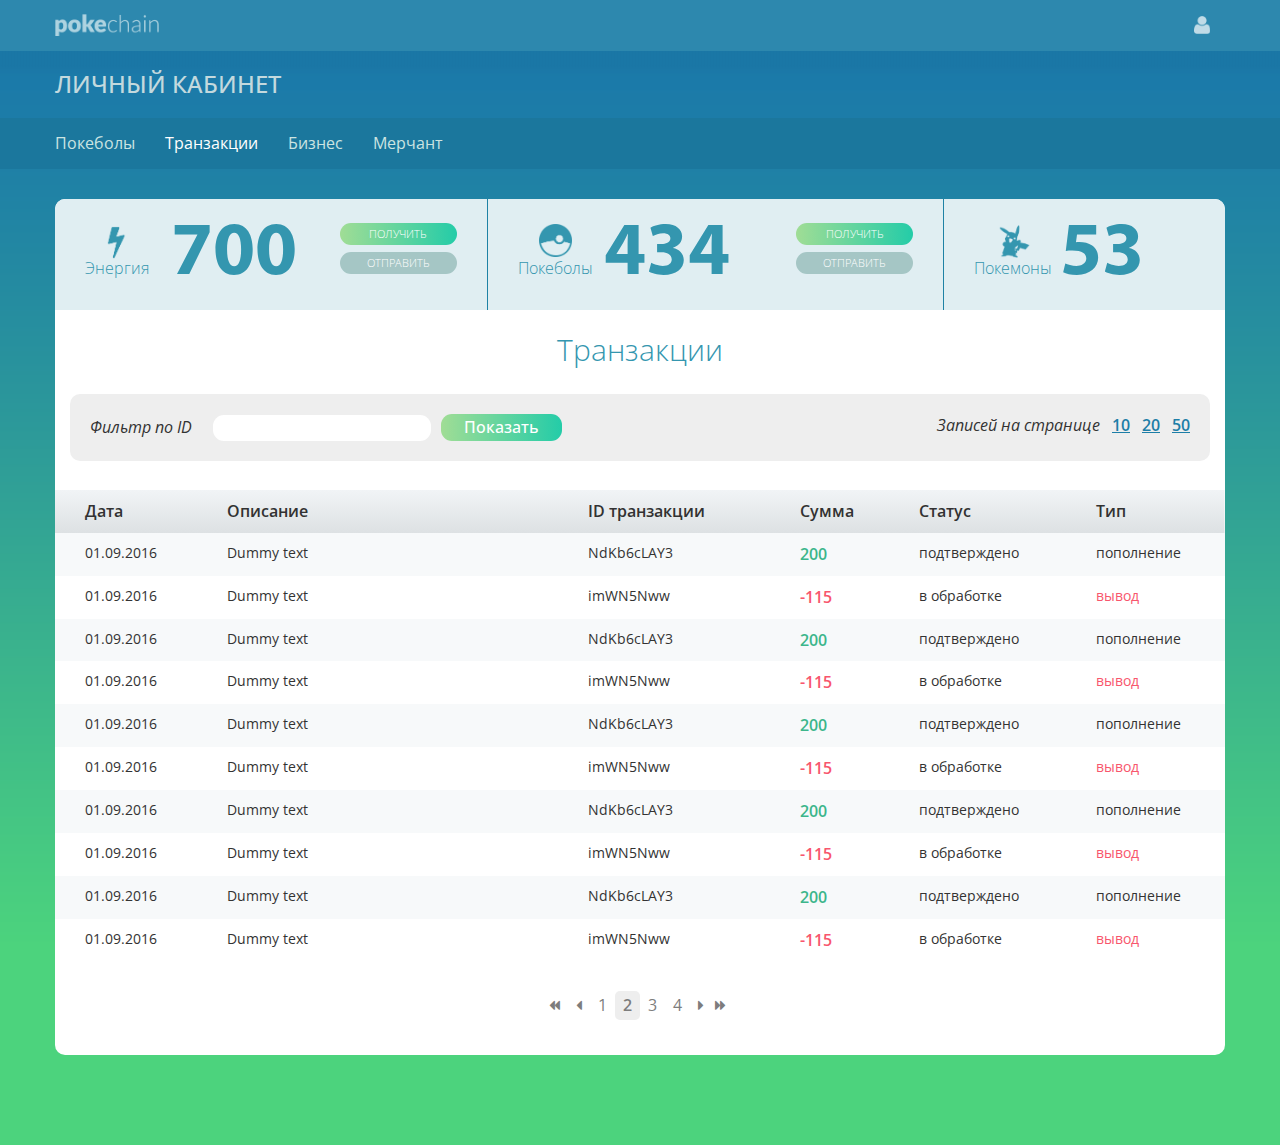
==== index.html @ 420d31dc "add to repo" ====
<!DOCTYPE html>
<html lang="ru">
<head>
  <meta charset="utf-8">
  <meta http-equiv="X-UA-Compatible" content="IE=edge">
  <title>Web-page</title>
  <!-- styles -->
  <link href="https://netdna.bootstrapcdn.com/font-awesome/4.3.0/css/font-awesome.min.css" rel="stylesheet" type="text/css" media="all">
  <link rel="stylesheet" type="text/css" href="plugins/SlickSlider/slick/slick.css"/>
  <link href="plugins/BootstrapSelect/bootstrap-select.css" rel="stylesheet">
  <link href="css/bootstrap.css" rel="stylesheet">
  <link href="css/style.css" rel="stylesheet">
  <link href="css/media.css" rel="stylesheet">
  <link href="css/font-awesome.css" rel="stylesheet">
  <link href='https://fonts.googleapis.com/css?family=Open+Sans:300,300italic,800italic,800,700italic,700,600italic,600,400italic,400|Open+Sans+Condensed:300,300italic,700&subset=latin,cyrillic' rel='stylesheet' type='text/css'>
  <!-- scripts -->
  <script src="https://ajax.googleapis.com/ajax/libs/jquery/1.11.2/jquery.min.js"></script>
  <script src="js/bootstrap.js"></script>
  <script src="plugins/SlickSlider/slick/slick.js"></script>
  <script src="plugins/BootstrapSelect/bootstrap-select.js" type="text/javascript"></script>
</head>
<body>
  <div class="wrapper">
    <div class="content">
      <div class="navbar navbar-inverse navbar-fixed-top">
        <div class="container">
          <div class="navbar-header">
            <a class="navbar-brand" href="index.html"></a>
            <button type="button" class="navbar-toggle" data-toggle="collapse" data-target="#responsive-menu">
              <span class="icon-bar"></span>
              <span class="icon-bar"></span>
              <span class="icon-bar"></span>
            </button>
          </div>
          <div class="user-nt">
            <a href="#" class="user"></a>
          </div>
          <div class="collapse navbar-collapse" id="responsive-menu">
            <ul class="nav navbar-nav">
              <li class="hidden-sm hidden-md hidden-lg">
                <a href="pokeballs.html">Покеболы</a>
              </li>
              <li class="hidden-sm hidden-md hidden-lg">
                <a href="transactions.html">Транзакции</a>
              </li>
              <li class="hidden-sm hidden-md hidden-lg">
                <a href="buisness.html">Бизнес</a>
              </li>
              <li class="hidden-sm hidden-md hidden-lg">
                <a href="merchant.html">Мерчант</a>
              </li>
              <hr class="hidden-sm hidden-md hidden-lg">
              <li>
                <a href="conditions.html">Условия</a>
              </li>
              <li>
                <a href="contacts.html">Контакты</a>
              </li>
            </ul>
          </div>

        </div>
      </div>

      <!-- admin-menu -->
      <div class="admin-menu">
        <div class="title-main">
          <div class="container">
            <div class="row">
              <div class="header-cabinet">
                <h1>Личный кабинет</h1>
              </div>
            </div>
          </div>
        </div>

        <div class="bottom-menu-area hidden-xs">
          <div class="container">
            <div class="row">
              <ul>
                <li>
                  <a href="pokeballs.html">Покеболы</a>
                </li>
                <li>
                  <a class="active" href="transactions.html">Транзакции</a>
                </li>
                <li>
                  <a href="buisness.html">Бизнес</a>
                </li>
                <li>
                  <a href="merchant.html">Мерчант</a>
                </li>

              </ul>
            </div>
          </div>
        </div>
      </div>
      <!-- admin-menu -->

      <div class="container">
        <div class="row content-area">
          <!-- main-panel -->
          <div class="main-panel">
            <!-- mobile-only-panel -->
            <div id="mobile-area" class="mobile-area-css no-active-menu hidden-sm hidden-md hidden-lg">
              <ul  class="nav nav-pills">
                <li class="active rty1">
                  <a  href="#1a" data-toggle="tab">
	                  <p class="en1">700</p>
	                  <span>Энергия</span>
                  </a>
                </li>
                <li  class="rty2">
                  <a href="#2a" data-toggle="tab">
	                   <p class="en2">4</p>
	                  <span>Покеболы</span>
                  </a>
                </li>
                <li class="rty3">
                  <a href="#3a" data-toggle="tab"  class="rty3">
	                   <p class="en3">53</p>
	                  <span>Покемоны</span>
                  </a>
                </li>

              </ul>
            </div>
            

            <!-- mobile-only-panel -->
            <!-- desktop-only-panel -->
            <div class="hidden-xs">
              <div class="main-area-1">
                <div class="number-block">
                  <div class="icon-panel energy">
                    <span>Энергия</span>
                  </div>
                  <div class="number">700</div>
                </div>
                <div class="panel-right-buttons">
                  <a href="#" class="button-g" data-toggle="modal" data-target="#energyModalGetSuccess">Получить</a>
                  <a href="#" class="button-n" data-toggle="modal" data-target="#energyModalSendSuccess">Отправить</a>
                </div>
              </div>
              <div class="main-area-2">
                <div class="number-block">
                  <div class="icon-panel poketball">
                    <span>Покеболы</span>
                  </div>
                  <div class="number">434</div>
                </div>
                <div class="panel-right-buttons">
                  <a href="#" class="button-g" data-toggle="modal" data-target="#energyModalGetSuccessP">Получить</a>
                  <a href="#" class="button-n" data-toggle="modal" data-target="#energyModalSendSuccessP">Отправить</a>
                </div>
              </div>
              <div class="main-area-3">
                <div class="number-block">
                  <div class="icon-panel pokemon">
                    <span>Покемоны</span>
                  </div>
                  <div class="number">53</div>
                </div>
              </div>

            </div>
            <!-- desktop-only-panel --> </div>
          <!-- main-panel -->
          <!-- main-content -->
          <div class="main-content">
            <h2>Транзакции</h2>
            <!-- content-page -->
            <div class="content-page-transactions">
              <div class="container">
                <div class="filtr-area">
                  <div class="filtr-left">
                    <span>Фильтр по ID</span>
                    <input type="text">
                    <button>Показать</button>
                  </div>
                  <div class="filtr-right">
                    Записей на странице
                    <a href="#">10</a>
                    <a href="#">20</a>
                    <a href="#">50</a>
                  </div>
                </div>
              </div>

              <div class="table-scroll-mobile">
                <table class="table sites-tab transaction-tab">
                  <thead>
                    <tr>
                      <th>Дата</th>
                      <th>Описание</th>
                      <th>ID  транзакции</th>
                      <th>Сумма</th>
                      <th>Статус</th>
                      <th>Тип</th>
                    </tr>
                  </thead>
                  <tbody>
                    <tr>
                      <td>01.09.2016</td>
                      <td>Dummy text</td>
                      <td>NdKb6cLAY3</td>
                      <td>
                        <span class="green">200</span>
                      </td>
                      <td>подтверждено</td>
                      <td>пополнение</td>
                    </tr>
                    <tr>
                      <td>01.09.2016</td>
                      <td>Dummy text</td>
                      <td>imWN5Nww</td>
                      <td>
                        <span class="red">-115</span>
                      </td>
                      <td>в обработке</td>
                      <td>
                        <span class="small-red">вывод</span>
                      </td>
                    </tr>
                    <tr>
                      <td>01.09.2016</td>
                      <td>Dummy text</td>
                      <td>NdKb6cLAY3</td>
                      <td>
                        <span class="green">200</span>
                      </td>
                      <td>подтверждено</td>
                      <td>пополнение</td>
                    </tr>
                    <tr>
                      <td>01.09.2016</td>
                      <td>Dummy text</td>
                      <td>imWN5Nww</td>
                      <td>
                        <span class="red">-115</span>
                      </td>
                      <td>в обработке</td>
                      <td>
                        <span class="small-red">вывод</span>
                      </td>
                    </tr>
                    <tr>
                      <td>01.09.2016</td>
                      <td>Dummy text</td>
                      <td>NdKb6cLAY3</td>
                      <td>
                        <span class="green">200</span>
                      </td>
                      <td>подтверждено</td>
                      <td>пополнение</td>
                    </tr>
                    <tr>
                      <td>01.09.2016</td>
                      <td>Dummy text</td>
                      <td>imWN5Nww</td>
                      <td>
                        <span class="red">-115</span>
                      </td>
                      <td>в обработке</td>
                      <td>
                        <span class="small-red">вывод</span>
                      </td>
                    </tr>
                    <tr>
                      <td>01.09.2016</td>
                      <td>Dummy text</td>
                      <td>NdKb6cLAY3</td>
                      <td>
                        <span class="green">200</span>
                      </td>
                      <td>подтверждено</td>
                      <td>пополнение</td>
                    </tr>
                    <tr>
                      <td>01.09.2016</td>
                      <td>Dummy text</td>
                      <td>imWN5Nww</td>
                      <td>
                        <span class="red">-115</span>
                      </td>
                      <td>в обработке</td>
                      <td>
                        <span class="small-red">вывод</span>
                      </td>
                    </tr>
                    <tr>
                      <td>01.09.2016</td>
                      <td>Dummy text</td>
                      <td>NdKb6cLAY3</td>
                      <td>
                        <span class="green">200</span>
                      </td>
                      <td>подтверждено</td>
                      <td>пополнение</td>
                    </tr>
                    <tr>
                      <td>01.09.2016</td>
                      <td>Dummy text</td>
                      <td>imWN5Nww</td>
                      <td>
                        <span class="red">-115</span>
                      </td>
                      <td>в обработке</td>
                      <td>
                        <span class="small-red">вывод</span>
                      </td>
                    </tr>
                  </tbody>
                </table>
              </div>
<!-- pagination -->
              <ul class="pagination-area">
                <li>
                  <a class="all-icons" href="#"> 
                     <i class="fa fa-caret-left" aria-hidden="true"></i> 
                     <i class="fa fa-caret-left" aria-hidden="true"></i>
                  </a>
                </li>
                <li>
                  <a href="#">
                    <i class="fa fa-caret-left" aria-hidden="true"></i>
                  </a>
                </li>
                <li>
                  <a href="#">1</a>
                </li>
                <li class="active">
                  <a href="#">2</a>
                </li>
                <li>
                  <a href="#">3</a>
                </li>
                <li>
                  <a href="#">4</a>
                </li>
                <li>
                  <a href="#">
                    <i class="fa fa-caret-right" aria-hidden="true"></i>
                  </a>
                </li>
                <li>
                  <a class="all-icons" href="#">
                    <i class="fa fa-caret-right" aria-hidden="true"></i>
                    <i class="fa fa-caret-right" aria-hidden="true"></i>
                  </a>
                </li>
              </ul>
<!-- pagination -->
            </div>
            <!-- content-page --> </div>
          <!-- main-content --> </div>
      </div>
    </div>
    <div class="footer"></div>

  </div>

  <!-- инициализация скриптов -->
  <script src="js/scripts.js" type="text/javascript"></script>
  <!-- инициализация скриптов -->


  <!-- modal Pokemons -->
  <div class="modal fade" id="ModalPokemons" tabindex="-1" role="dialog" aria-labelledby="ModalPokemons" aria-hidden="true">
    <div class="modal-dialog big-modal">
      <div class="modal-content">
        <div class="modal-header">
          <button type="button" class="close" data-dismiss="modal" aria-hidden="true">&times;</button>
          <h4 class="modal-title" id="myModalLabel">Ваши покемоны</h4>
        </div>
        <div class="modal-body">
          <div class="pokemon-modal-area">
            <ul>
              <li>
                <img src="img/pokemon.png" alt="">
                <p>Pokemon name</p>
              </li>
              <li>
                <img src="img/pokemon.png" alt="">
                <p>Pokemon name</p>
              </li>
              <li>
                <img src="img/pokemon.png" alt="">
                <p>Pokemon name</p>
              </li>
              <li>
                <img src="img/pokemon.png" alt="">
                <p>Pokemon name</p>
              </li>
              <li>
                <img src="img/pokemon-shadow.png" alt=""></li>
              <li>
                <img src="img/pokemon-shadow.png" alt=""></li>
              <li>
                <img src="img/pokemon-shadow.png" alt=""></li>
              <li>
                <img src="img/pokemon-shadow.png" alt=""></li>
              <li>
                <img src="img/pokemon-shadow.png" alt=""></li>
              <li>
                <img src="img/pokemon-shadow.png" alt=""></li>
              <li>
                <img src="img/pokemon-shadow.png" alt=""></li>
              <li>
                <img src="img/pokemon-shadow.png" alt=""></li>
            </ul>
          </div>
        </div>
      </div>
    </div>
  </div>
  <!-- modal Pokemons -->

  <!-- modal получить энергию успешно отправлено -->
  <div class="modal fade" id="energyModalGetSuccess" tabindex="-1" role="dialog" aria-labelledby="energyModalGet" aria-hidden="true">
    <div class="modal-dialog middle-modal">
      <div class="modal-content">
        <div class="modal-header">
          <button type="button" class="close" data-dismiss="modal" aria-hidden="true">&times;</button>
          <h4 class="modal-title" id="myModalLabel">Получить энергию</h4>
        </div>
        <div class="modal-body">
          <form action="">
            <div class="modal-form">
              <h6>Введите 20-значный код</h6>
              <div class="input-modlal-area">
                <input type="text" class="oval-input w100-input" placeholder="ххххх-ххххх-ххххх-ххххх"></div>

              <div class="enter-modal">
                <button class="btn btn-primary">Отправить</button>
              </div>
              <div class="notification-area notification-success">
                <p>
                  Вы получили
                  <span>500</span>
                  энергии
                </p>
              </div>
            </div>
          </form>
        </div>
      </div>
    </div>
  </div>
  <!-- modal получить энергию успешно отправлено -->

  <!-- modal отправить энергию успешно отправлено -->
  <div class="modal fade" id="energyModalSendSuccess" tabindex="-1" role="dialog" aria-labelledby="energyModalSendSuccess" aria-hidden="true">
    <div class="modal-dialog middle-modal">
      <div class="modal-content">
        <div class="modal-header">
          <button type="button" class="close" data-dismiss="modal" aria-hidden="true">&times;</button>
          <h4 class="modal-title" id="myModalLabel">Отправить энергию</h4>
        </div>
        <div class="modal-body">
          <div class="form-merchant">
            <form action="">
              <input type="text" class="form-control" placeholder="Сумма">
              <button class="btn btn-primary">Сгенерировать</button>
              <div class="clearfix"></div>
              <div class="notification-area notification-success">
                <p>Ваш код</p> <strong>ХХХХХ-ХХХХХ-ХХХХХ-ХХХХХ</strong>
              </div>
            </form>
          </div>
        </div>
      </div>
    </div>
  </div>

  <!-- modal отправить энергию  успешно отправлено -->
  
  
  
  
    <!-- modal получить покеболы успешно отправлено -->
  <div class="modal fade" id="energyModalGetSuccessP" tabindex="-1" role="dialog" aria-labelledby="energyModalGetP" aria-hidden="true">
    <div class="modal-dialog middle-modal">
      <div class="modal-content">
        <div class="modal-header">
          <button type="button" class="close" data-dismiss="modal" aria-hidden="true">&times;</button>
          <h4 class="modal-title" id="myModalLabel">Получить покеболы</h4>
        </div>
        <div class="modal-body">
          <form action="">
            <div class="modal-form">
              <h6>Введите 20-значный код</h6>
              <div class="input-modlal-area">
                <input type="text" class="oval-input w100-input" placeholder="ххххх-ххххх-ххххх-ххххх"></div>

              <div class="enter-modal">
                <button class="btn btn-primary">Отправить</button>
              </div>
              <div class="notification-area notification-success">
                <p>
                  Вы получили
                  <span>500</span>
                  покеболов
                </p>
              </div>
            </div>
          </form>
        </div>
      </div>
    </div>
  </div>
  <!-- modal получить покеболы успешно отправлено -->

  <!-- modal отправить покеболы  успешно отправлено -->
  <div class="modal fade" id="energyModalSendSuccessP" tabindex="-1" role="dialog" aria-labelledby="energyModalSendSuccessP" aria-hidden="true">
    <div class="modal-dialog middle-modal">
      <div class="modal-content">
        <div class="modal-header">
          <button type="button" class="close" data-dismiss="modal" aria-hidden="true">&times;</button>
          <h4 class="modal-title" id="myModalLabel">Отправить покеболы</h4>
        </div>
        <div class="modal-body">
          <div class="form-merchant">
            <form action="">
              <input type="text" class="form-control" placeholder="Сумма">
              <button class="btn btn-primary">Сгенерировать</button>
              <div class="clearfix"></div>
              <div class="notification-area notification-success">
                <p>Ваш код</p> <strong>ХХХХХ-ХХХХХ-ХХХХХ-ХХХХХ</strong>
              </div>
            </form>
          </div>
        </div>
      </div>
    </div>
  </div>

  <!-- modal отправить покеболы  успешно отправлено -->
  

  <!-- modal вход -->
  <div class="modal fade" id="enterModal" tabindex="-1" role="dialog" aria-labelledby="enterModal" aria-hidden="true">
    <div class="modal-dialog">
      <div class="modal-content">
        <div class="modal-header">
          <button type="button" class="close" data-dismiss="modal" aria-hidden="true">&times;</button>
          <h4 class="modal-title" id="myModalLabel">Войти</h4>
        </div>
        <div class="modal-body">
          <div class="modal-form">
            <form action="">
              <div class="input-modlal-area">
                <input type="text" class="oval-input" placeholder="Имя"></div>
              <div class="input-modlal-area">
                <input type="password" class="oval-input" placeholder="Пароль"></div>
              <div class="enter-modal">
                <button class="btn btn-primary">Войти</button>
              </div>
            </form>
          </div>
        </div>
      </div>
    </div>
  </div>
  <!-- modal вход -->
</body>
</html>
---- css/style.css ----
@import 'https://fonts.googleapis.com/css?family=Open+Sans:300,300i,400,400i,600,600i,700,700i&subset=cyrillic';

@font-face {
    font-family: "MyriadProBold";
    src: url("../fonts/MyriadProBold/MyriadProBold.eot");
    src: url("../fonts/MyriadProBold/MyriadProBold.eot?#iefix")format("embedded-opentype"),
    url("../fonts/MyriadProBold/MyriadProBold.woff") format("woff"),
    url("../fonts/MyriadProBold/MyriadProBold.ttf") format("truetype");
    font-style: normal;
    font-weight: normal;
}


/* bootstrap hack:fix content width inside hidden tabs */
.tab-content > .tab-pane:not(.active), 
.pill-content > .pill-pane:not(.active) {
  display: block;
  height: 0;
  overflow-y: hidden;
} /* bootstrap hack end */


::-webkit-input-placeholder {color:#848484 !important;}
::-moz-placeholder          {color:#848484 !important;}/* Firefox 19+ */
:-moz-placeholder           {color:#848484 !important;}/* Firefox 18- */
:-ms-input-placeholder      {color:#848484 !important;}

* {
    position: relative;
    margin: 0;
    padding: 0;
}

a:focus {
    outline: none;
}

textarea{
    max-width: 100%;
}

.text-right{
    text-align: right;
}

table{
    width: 100%;
}

label span{
    color: #f85155;
}

html,
body {
  height: 100%;
}
.wrapper {
  position: relative;
  min-height: 100%;
}
.content {
  padding-bottom: 90px;
}
.footer {
  position: absolute;
  left: 0;
  bottom: 0;
  width: 100%;
  height: 80px;
}


.left-panel {
    background: #f0f0f0;
    width: 247px;
    position: fixed;
    vertical-align: top;
    padding: 0 0 67px;
    z-index: 300;
    top: 0;
    height: 100%;
}


ul.pagination-area  {
    padding: 0;
    margin: 0;
    list-style: none;
    text-align: center;
    display: block;
    font-size: 0; 
    float: none;
}

.pagination-area li {
    padding: 3px 8px;
    margin: 0 0px;
    font-size: 16px;
    display: inline-block;
    vertical-align: middle;
    color: #7d7d7d;
    float: none;
    border-radius: 5px;
}

ul.pagination-area {
    margin-top: 10px;
}


.pagination-area li.active{
    background: #eeeeee;
    font-weight: 600;
}

.all-icons i {
    margin-left: -5px;
}

.pagination-area li a{
     color: #7d7d7d;
}


.navbar-inverse {
    background-color: #2d88ae;
    border-color: #2d88ae;
}

.navbar-brand{
    width: 104px;
    height: 22px;
    background: url(../img/logo.png) 0 0 no-repeat;
    background-size: contain;
}

li{
    list-style: none;

}

body{
background: url(../img/bg.png) 0 0 repeat-x;
}


html, body{
    height: 100%;
    font-family: 'Open Sans', sans-serif !important;

}

a.navbar-brand {
    margin-top: 14px;
}


.header-cabinet h1{
    text-transform: uppercase;
    font-size: 24px;
    color: #c3d9de;
}

.header-cabinet {
    margin-top: 0;
    margin-bottom: 21px;
}

.content {
    padding-top: 51px;
}

.bottom-menu-area li{
    float: left;
    color: #fff;
}

.bottom-menu-area li a{
    color: #cbe4e2;
}

.bottom-menu-area ul {
    padding-left: 0;
}

.bottom-menu-area ul li{
    margin-right: 30px;
}

.navbar-nav {
    float: right;
    margin: 0;
}

.navbar-inverse .navbar-nav > li > a {
    color: #fff;
    text-transform: uppercase;
}

body .navbar-fixed-top .user {
    width: 16px;
    height: 18px;
    background: url(../img/user.png) 0 0 no-repeat;
    margin-top: 16px;
    margin-left: 20px;
    background-size: cover;
    display: block;
    padding: 0;
}

.bottom-menu-area {
    background: #1b779d;
    padding: 14px;
    font-size: 16px;
    margin-bottom: 30px;
}

a{
	text-decoration: none !important;
}

a:hover{
	opacity: 0.7;
}

.content-area {
    background: #fff;
    border-radius: 10px;
    margin-top: 0px;
    padding-bottom: 35px;
}

.bottom-menu-area li a.active{
color: #fff;
}

.main-panel {
    background: #e0eef2;
    border-radius: 10px 10px 0 0;
    overflow: hidden;
}

.icon-panel {
    font-size: 16px;
    font-weight: 300;
    float: left;
    margin-top: 28px;
    color: #3496AF;
}
.icon-panel span{
      width: 79px;
    overflow: hidden;
    text-overflow: ellipsis;
    white-space: nowrap;
    display: block;  
}


.energy:before {
    content: '';
    position: absolute;
    background: url(../img/p1.png) 0 0 no-repeat;
    width: 33px;
    height: 38px;
    background-size: contain;
    margin-top: -31px;
    margin-left: 15px;
}

.poketball:before {
    content: '';
    position: absolute;
    background: url(../img/p2.png) 0 0 no-repeat;
    width: 33px;
    height: 36px;
    background-size: contain;
    margin-top: -33px;
    margin-left: 21px;
}

.pokemon:before {
    content: '';
    position: absolute;
    background: url(../img/p3.png) 0 0 no-repeat;
    width: 33px;
    height: 38px;
    background-size: contain;
    margin-top: -32px;
    margin-left: 24px;
}

.main-area-1, .main-area-2, .main-area-3{
    padding: 30px;
    float: left;
}

.main-area-1 {
    width: 37%;
    border-right: 1px solid #1f82a5;
}

.main-area-2 {
    width: 39%;
    border-right: 1px solid #1f82a5;
}

.number {
    font-size: 76px;
    font-family: "MyriadProBold";
    color: #3496af;
    float: left;
    margin-top: -28px;
    margin-left: 7px;
    height: 77px;
}

.number-block{
    float: left;
}

.panel-right-buttons .button-g {
    width: 117px;
    height: 22px;
    background-color: #3BA18B;
    background-image: -moz-linear-gradient(left, #A0DD95 0%, #24CCA8 100%);
    background-image: -o-linear-gradient(left, #A0DD95 0%, #24CCA8 100%);
    background-image: -webkit-linear-gradient(left, #A0DD95 0%, #24CCA8 100%);
    background-image: linear-gradient(to right, #A0DD95 0%, #24CCA8 100%);
    -moz-border-radius: 11px;
    -webkit-border-radius: 11px;
    border-radius: 11px;
    display: block;
    font-size: 11px;
    color: #fff;
    text-transform: uppercase;
    text-align: center;
    font-weight: 300;
    padding: 0 !important;
    margin: 0 !important;
    line-height: 21px;
}

.panel-right-buttons .button-n {
    width: 117px;
    height: 22px;
    background-color: #a5c6c5;
    -moz-border-radius: 11px;
    -webkit-border-radius: 11px;
    border-radius: 11px;
    display: block;
    font-size: 11px;
    color: #fff;
    text-transform: uppercase;
    text-align: center;
    font-weight: 300;
    padding: 0 !important;
    margin: 0 !important;
    line-height: 21px;
}

.panel-right-buttons{
    float: right;
}

.panel-right-buttons .button-g {
    margin-bottom: 7px !important;
    margin-top: -6px !important;
}

.main-content h2 {
    font-size: 30px;
    color: #3496af;
    text-align: center;
    font-weight: 300;
}



.button-g-big{
  width: 241px;
height: 42px;
background-color: #E2F1F0;
background-image: -moz-linear-gradient(left, #A0DD95 0%, #24CCA8 100%);
background-image: -o-linear-gradient(left, #A0DD95 0%, #24CCA8 100%);
background-image: -webkit-linear-gradient(left, #A0DD95 0%, #24CCA8 100%);
background-image: linear-gradient(to right, #A0DD95 0%, #24CCA8 100%);
-moz-border-radius: 20px;
-webkit-border-radius: 20px;
border-radius: 20px;
    display: block;
    font-size: 16px;
    color: #fff;
    text-transform: uppercase;
    text-align: center;
    font-weight: 300;
    padding: 0 !important;
    margin: 0 auto !important;
    line-height: 38px; 
    cursor: pointer; 
}


.button-g-big:hover, .button-g-big:focus{
    color: #fff;
}


.content-area{
    min-height: 823px;
}

.bottom-menu-area ul li:last-child{
    margin-right: 0;
}

.navbar-inverse .navbar-collapse, .navbar-inverse .navbar-form{
    float: right;
}


.user-nt {
    float: right;
}

.slick-slide{
    outline: none;
}

.main-content h2 {
    margin-top: 23px;
}


.bootstrap-select.btn-group .dropdown-toggle .caret {
    right: -9px;
    margin-top: -2px;
}

.form-control{
    background-color: #E0EFF1;
-moz-border-radius: 5px;
-webkit-border-radius: 5px;
border-radius: 5px;
-moz-box-shadow: inset -0.2px 1px 1px rgba(0, 0, 0, 0.18);
-webkit-box-shadow: inset -0.2px 1px 1px rgba(0, 0, 0, 0.18);
box-shadow: inset -0.2px 1px 1px rgba(0, 0, 0, 0.18);
}


.navbar-inverse .navbar-nav > .active > a, .navbar-inverse .navbar-nav > .active > a:hover, .navbar-inverse .navbar-nav > .active > a:focus {
    background-color: inherit;
}

label {
    color: #898989;
    font-weight: 500;
}

.btn-default {
    color: #333333;
    background-color: #ffffff;
    border-color: #cccccc;
    background-color: #E0EFF1;
    -moz-border-radius: 5px;
    -webkit-border-radius: 5px;
    border-radius: 5px;
    -moz-box-shadow: inset -0.2px 1px 1px rgba(0, 0, 0, 0.18);
    -webkit-box-shadow: inset -0.2px 1px 1px rgba(0, 0, 0, 0.18);
    box-shadow: inset -0.2px 1px 1px rgba(0, 0, 0, 0.18);
}


.btn-primary{
    outline: none !important; 
}


.btn-primary {
    color: #ffffff;
    background-color: #428bca;
    border-color: #357ebd;
    width: 250px;
    height: 38px;
    background-color: #E0EFF1;
    background-image: -moz-linear-gradient(left, #A0DD95 0%, #24CCA8 100%);
    background-image: -o-linear-gradient(left, #A0DD95 0%, #24CCA8 100%);
    background-image: -webkit-linear-gradient(left, #A0DD95 0%, #24CCA8 100%);
    background-image: linear-gradient(to right, #A0DD95 0%, #24CCA8 100%);
    border: 0;
    text-transform: uppercase;
    font-size: 14px;
    border-radius: 20px;
    margin-bottom: 15px;
}

.btn-primary:hover{
    opacity: 0.8;
}


.navbar-inverse .navbar-nav > li > a {
    color: #b1cddc;
    text-transform: uppercase;
}

.bottom-menu-area li a:hover, .navbar-inverse .navbar-nav > li > a:hover{
    opacity: 1;
    color: #fff;
}

/* content-page-success */

.content-page-success h3 {
    font-size: 36px;
    color: #3496af;
    font-weight: 700;
    margin-top: 50px;
    margin-bottom: 15px;
}

.content-page-success {
    text-align: center;
}

.content-page-success .icon-clock {
    width: 53px;
    height: 53px;
    background: url(../img/clock.png) 0 0 no-repeat;
    background-size: contain;
    margin: 0 auto;
    margin-bottom: 44px;
    margin-top: 33px;
}


/* content-page-pokeballs */

.content-page-pokeballs .poke-area ul{
    padding: 0;
    margin: 0;
    list-style: none;
    text-align: center;
    display: block;
    font-size: 0;
}

.content-page-pokeballs .poke-area ul li {
    padding: 0px;
    margin: 0 0px;
    display: inline-block;
    vertical-align: middle;
}

.pokeball-active-area, .pokeball-no-active-area {
    padding: 18px;
    margin: 6px;
    border: 1px solid #fff; 
}

.pokeball-active-area{
    cursor: pointer;
}

.poke-area {
    margin-top: 15px;
}

.pokeball-active-area:hover{
border: 1px solid #36cea5; 
border-radius: 20px;
}


/* content-page-buisness */

.buisness-panel ul.nav.nav-tabs {
    background: #eff7f8;
    border: 0;
     padding: 0;
    margin: 0;
    list-style: none;
    text-align: center;
    display: block;
    font-size: 0;
    float: none;
}

.buisness-panel ul.nav.nav-tabs li {
    padding: 0px;
    margin: 0 10px;
    display: inline-block;
    vertical-align: middle;
    float: none !important;
    font-size: 14px;
    background: none !important;
}

.buisness-panel ul.nav.nav-tabs li a{
    color: #898989;
}


.buisness-panel .nav-tabs > li.active > a, .buisness-panel .nav-tabs > li.active > a:hover, .buisness-panel .nav-tabs > li.active > a:focus {
    color: #555555;
    background: none;
    border: 0;
    border-bottom-color: transparent;
    cursor: default;
    color: #3496af !important;
    font-weight: bold;
}

.buisness-panel .nav-tabs > li > a:hover{
    background: none !important;
    border: 1px solid #eff7f8 !important;
    opacity: 1 !important;
}

.buisness-panel .nav-tabs > li > a:focus{
    background: none !important;
}

.buisness-panel .nav-tabs > li.active > a:hover{
   border: 0 !important;
}

.buisness-panel {
    margin-top: 25px;
}

table.table.sites-tab {
    margin-top: 29px;
}

table.table.sites-tab thead {
    background: #f1f4f6;
    background: -moz-linear-gradient(top, #f1f4f6 0%, #dde1e3 100%);
    background: -webkit-linear-gradient(top, #f1f4f6 0%,#dde1e3 100%);
    background: linear-gradient(to bottom, #f1f4f6 0%,#dde1e3 100%);
    filter: progid:DXImageTransform.Microsoft.gradient( startColorstr='#f1f4f6', endColorstr='#dde1e3',GradientType=0 );
}

.table > thead > tr > th{
    border: 0;
}

table.table.sites-tab th {
    font-size: 16px;
    font-weight: 600;
    color: #323232;
}

table.table.sites-tab i.fa.fa-check {
    font-size: 18px;
    color: #3cb68b;
}

table.table.sites-tab i.fa.fa-times {
    font-size: 18px;
    color: #f85155;
    margin-left: 1px;
}

table.table.sites-tab i.fa.fa-clock-o {
    font-size: 18px;
    color: #f85155;
}

table.table.sites-tab th, table.table.sites-tab td {
    padding-left: 30px;
    border: 0;
    padding-top: 10px;
    padding-bottom: 10px;
}

table.table.sites-tab tbody tr{
    background: #f7f9fa;
}

table.table.sites-tab tbody tr:nth-child(2n) {
    background: #fff;
   } 

a.settings {
    color: #3496af;
    padding-left: 20px;
}

a.settings:before {
    position: absolute;
    font-size: 18px;
    font-family: FontAwesome;
    content: "\f040";
    margin-top: -3px;
    margin-left: -20px;
    color: #3496af;
}

.table-scroll-mobile {
    overflow: auto;
}

.form-tab{
    width: 100%;
    max-width: 540px;
    margin: 0 auto;
    margin-top: 10px;
}

.dropdown-menu > li > a {
    color: #555555;
}

.btn-default {
    color: #898989;
}

.form-area-tag label {
    margin-top: 15px;
}

.form-area-buttons .btn-primary:first-child{
  float: left;
}

.form-area-buttons .btn-primary:last-child{
    background-image: none;
    background-color: #a5c6c5;
    float: right;
}

.form-area-buttons{
    margin-top: 25px;
}

.form-tab h3{
    text-align: left;
    color: #456770;
    font-weight: 700;
    font-size: 16px;
    text-transform: uppercase;
}

body .form-area-buttons.btn-add-shop button{
      background-image: -moz-linear-gradient(left, #A0DD95 0%, #24CCA8 100%) !important;
    background-image: -o-linear-gradient(left, #A0DD95 0%, #24CCA8 100%) !important;
    background-image: -webkit-linear-gradient(left, #A0DD95 0%, #24CCA8 100%) !important;
    background-image: linear-gradient(to right, #A0DD95 0%, #24CCA8 100%) !important;
    float: none !important;
    margin-top: 25px;
}


.xs-br{
	display: none;
}

.form-area-buttons button.btn.btn-primary {
    border-radius: 45px;
}

.form-area-buttons.btn-add-shop {
    width: 275px;
    margin: 0 auto;
}

.form-area-tag.form-area-buttons.btn-add-shop {
    float: left;
}

.br-shop.form-area-tag h3 {
    margin-top: 25px;
    margin-bottom: 0;
}

.form-area-tag h4 {
    font-size: 16px;
    color: #5bd3a0;
    font-weight: 700;
    margin-top: 15px;
}

.form-area-tag p {
    color: #939393;
    font-size: 16px;
    margin-top: 15px;
}

code {
    padding: 2px 4px;
    font-size: 90%;
    color: #fff;
    background-color: #456770;
    border-radius: 4px;
    width: 100%;
    display: block;
    padding: 14px;
}

.filtr-left{
    float: left;
}
.filtr-right{
    float: right;
}

.filtr-area{
      margin-top: 18px;
    overflow: hidden;
    background: #eeeeee;
    border-radius: 10px;
    padding: 20px;
}

.filtr-left input{
    outline: none !important;
}

.filtr-left input {
    border-radius: 11px;
    border: 0;
    padding: 3px;
    width: 218px;
    margin-left: 17px;
    margin-right: 6px;
    padding-left: 15px;
}

.filtr-left span {
    font-size: 16px;
    color: #323232;
}

.filtr-right {
    font-size: 16px;
}

.filtr-right, .filtr-left span{
    font-style: italic;
    color: #323232;
}

.filtr-right a {
    color: #1d7ea7;
    text-decoration: underline !important;
    padding-left: 8px;
    font-weight: 600;
    font-style: normal;
}

.filtr-right a:hover{
  text-decoration: none !important;   
}

.filtr-left button {
    width: 121px;
    height: 27px;
    background-color: #FFF;
    background-image: -moz-linear-gradient(left, #A0DD95 0%, #24CCA8 100%);
    background-image: -o-linear-gradient(left, #A0DD95 0%, #24CCA8 100%);
    background-image: -webkit-linear-gradient(left, #A0DD95 0%, #24CCA8 100%);
    background-image: linear-gradient(to right, #A0DD95 0%, #24CCA8 100%);
    -moz-border-radius: 11px;
    -webkit-border-radius: 11px;
    border-radius: 11px;
    border: 0;
    color: #fff;
    font-size: 16px;
    line-height: 5px;
    font-weight: 500;
     outline: none !important;
}




/* content-page-transactions */

table.table.sites-tab .green{
font-size: 16px;
font-weight: 600;
color: #3cb68b;
}

table.table.sites-tab .red{
font-size: 16px;
font-weight: 600;
color: #f8566d;
}

.small-red{
    color: #f8566d;
}

.transaction-tab th:nth-child(2){
    min-width: 280px;
}

.transaction-tab th:nth-child(3){
    min-width: 165px;
}

.filtr-left button:hover{
    opacity: 0.8;
}


/* merchant-code */

.content-page-code h5 {
    text-align: center;
    font-size: 16px;
    color: #1c789c;
    margin-top: 20px;
    margin-bottom: 20px;
}

.content-page-code ul{
    padding: 0;
    margin: 0;
    list-style: none;
    text-align: center;
    display: block;
    font-size: 0;
}

.content-page-code ul li{
    padding: 0px;
    margin: 0 0px;
    display: inline-block;
    vertical-align: middle;
    font-size: 16px;
    float: none;
}

.content-page-code li:first-child a {
    border-radius: 20px 0 0 20px;
}

.content-page-code li:last-child a{
    border-radius: 0 20px 20px 0;
}

.content-page-code a {
    /* Permalink - use to edit and share this gradient: http://colorzilla.com/gradient-editor/#f1f8fa+0,d3e8ee+100 */
background: #f1f8fa; /* Old browsers */
background: -moz-linear-gradient(top, #f1f8fa 0%, #d3e8ee 100%); /* FF3.6-15 */
background: -webkit-linear-gradient(top, #f1f8fa 0%,#d3e8ee 100%); /* Chrome10-25,Safari5.1-6 */
background: linear-gradient(to bottom, #f1f8fa 0%,#d3e8ee 100%); /* W3C, IE10+, FF16+, Chrome26+, Opera12+, Safari7+ */
filter: progid:DXImageTransform.Microsoft.gradient( startColorstr='#f1f8fa', endColorstr='#d3e8ee',GradientType=0 ); /* IE6-9 */
}

.content-page-code ul li a{
    border: 1px solid #3496af;
}

.nav-pills > li.active > a, .nav-pills > li.active > a:hover, .nav-pills > li.active > a:focus {
    background-image: none !important;
}

.nav-pills > li.active > a, .nav-pills > li.active > a:hover, .nav-pills > li.active > a:focus {
    color: #ffffff;
    background-color: #3496af;
    opacity: 1 !important;
}

.content-page-code ul li a {
    border: 1px solid #3496af;
    color: #1c789c;
}

.content-page-code ul li a span{
font-style: italic;
font-size: 14px;
}

.enter-site{
    font-weight: normal;
    text-decoration: underline;
}

.nav > li > a:hover{
    opacity: 1 !important;
}

.enter-site:hover{
text-decoration: none;
}


div#merchant-tabs p {
    text-align: center;
    color: #5b5b5b;
    margin-top: 50px;
    font-size: 16px;
}

.top-merchant-area .btn {
    font-size: 16px;
    height: 42px;
    margin-top: 15px;
    float: right;
}

.form-merchant input {
    border: 0;
    border-radius: 50px;
    box-shadow: none;
    font-size: 24px;
    height: 40px;
    padding-top: 5px;
    text-align: center;
    padding: 0;
    padding-bottom: 3px;
}

.form-merchant input{
    width: 63%;
    float: left;
}

.form-merchant {
    max-width: 560px;
    margin: 0 auto;
}

.form-merchant button {
    width: 34%;
    float: right;
    font-size: 16px;
    height: 40px;
}

.modal-header .close {
    background: url(../img/close.png) 0 0 no-repeat;
    background-size: contain;
    font-size: 0;
    width: 50px;
    height: 50px;
    opacity: 1;
    outline: none;
    position: absolute;
    z-index: 99;
    right: 18px;
    margin-top: 2px;
}

.modal-header .close:hover{
    opacity: 0.8;
}

.modal-header {
    background: #e2f1f0;
    border: 0;
    border-radius: 20px 20px 0 0;
    padding-top: 25px;
    padding-bottom: 25px;
}

.modal-content{
       border-radius: 20px;
}

.modal-title {
    margin: 0;
    line-height: 1.42857143;
    font-size: 36px;
    text-align: center;
    font-weight: 300;
    color: #3496af;
    padding-left: 0;
    padding-right: 0;
}

.oval-input{
    border: 0;
    border-radius: 50px;
    box-shadow: none;
    font-size: 18px;
    height: 42px;
    padding-top: 0;
    text-align: center;
    width: 285px;
background-color: #E2F1F0;
-moz-border-radius: 20px;
-webkit-border-radius: 20px;
border-radius: 20px;
outline: none;
    margin: 25px auto;
    display: block;
}


.enter-modal button {
    margin: 0 auto;
    display: block;
    width: 160px;
    height: 42px;
    font-size: 16px;
    margin-bottom: 50px;
}



/* merchant-page */

.top-merchant-area{
    background: #f5f5f5;
    padding: 30px;
    border-radius: 10px;
    max-width: 920px;
    margin: 0 auto;
}

.merchant-padding {
    color: #404141;
}

.merchant-padding {
    margin-top: 15px;
}

.top-merchant-area {
    margin-top: 45px;
}

.bottom-merchant-area{
    background: #f5f5f5;
    padding: 0px;
    border-radius: 10px;
    max-width: 920px;
    margin: 0 auto;  
}

.merchant-padding table thead tr th {
    padding: 20px 30px;
    border-bottom: 1px solid #fff;
}

.merchant-padding table tbody tr td{
     padding: 20px 30px;
    border-bottom: 1px solid #fff;
}

.merchant-page + .content-page-code h5{
    font-weight: bold;
    font-size: 18px;
    color: #404141;
    margin-top: 50px;
}

.merchant-padding th:first-child{
    width: 70%;
}

.top-merchant-area strong{
    clear: both;
    display: block;
    color: #404141;
    font-size: 16px;
}

.top-merchant-area p{
    color: #404141;
    margin-bottom: 0;
    margin-top: 3px;
    font-size: 16px;  
}

.top-merchant-area p i{
    font-size: 18px;
}



/* modals */

.modal .form-merchant {
    margin-top: 30px;
}

.modal .form-merchant input{
font-size: 18px;
text-align: left;
padding-left: 20px;
}


.modal-body {
    overflow: hidden;
}



.notification-success{
color: #82ea7e;
border: 1px solid #82ea7e;
border-radius: 15px;
padding: 15px 20px;
}

.notification-area{
    margin-top: 30px;
}

.notification-success p {
    text-align: center;
    color: #45af80;
    font-size: 18px;
    margin-top: 5px;
    margin-bottom: 5px;
}

.notification-success strong {
    padding-bottom: 5px;
}

.notification-success strong{
    display: block;
    text-align: center;
    font-weight: 900;
    color: #45af80;
    font-size: 24px;
}

.modal .form-merchant {
    padding-bottom: 40px;
}

.notification-error{
  color: #f8303a;
border: 1px solid #f8303a;
border-radius: 15px;
padding: 15px 50px;  
}

.notification-error:before {
    position: absolute;
    content: '';
    background: url(../img/error.png) 0 0 no-repeat;
    width: 35px;
    height: 35px;
    background-size: contain;
    left: 12px;
    margin-top: -5px;
}

.notification-error p{
        font-size: 16px;
        text-align: center;
}

.notification-error strong{
    text-align: center;
    color: #f8303a;
    font-size: 16px;
    display: block;
    font-weight: normal;
}




.pokemon-modal-area ul{
    padding: 0;
    margin: 0;
    list-style: none;
    text-align: center;
    display: block;
    font-size: 0;
}

.pokemon-modal-area ul li {
    padding: 0px;
    margin: 0 0px;
    display: inline-block;
    vertical-align: top;
    font-size: 16px;
    float: none;
    width: 162px;
    margin-bottom: 30px;
}

.big-modal .modal-body {
    padding-top: 47px;
    padding-bottom: 25px;
}

.pokemon-modal-area ul li img{
    display: block;
    margin: 0 auto;
}

.pokemon-modal-area ul li p{
    text-align: center;
}

.modal-form h6{
    text-align: center;
    font-size: #5b5b5b;
    font-size: 18px;
}

.modal-form .w100-input{
    width: 100%;
}

.modal-dialog.middle-modal .modal-form {
    max-width: 560px;
    margin: 0 auto;
}

.modal-dialog.middle-modal .modal-form {
    padding-bottom: 40px;
}

.notification-success span{
    font-weight: bold;
}

.modal-dialog.middle-modal button.btn.btn-primary {
    margin-bottom: 0;
}

ul.nav.navbar-nav li {
    opacity: 0;
}
---- css/media.css ----
@media screen and (min-width: 1200px) { 
.top-merchant-area strong, .top-merchant-area p {
    max-width: 368px;
    overflow: hidden;
    text-overflow: ellipsis;
    white-space: nowrap;
}

.merchant-page .content-page-success {
    position: absolute;
    left: 0;
    right: 0;
    margin-top: 20%;
}
}


@media screen and (min-width: 768px) and (max-width: 1199px) { 
.number {
    font-size: 42px;
    font-family: "MyriadProBold";
    color: #3496af;
    float: left;
    margin-top: -10px;
    margin-left: 1px;
    height: 55px;
}

.top-merchant-area strong, .top-merchant-area p {
    max-width: 268px;
    overflow: hidden;
    text-overflow: ellipsis;
    white-space: nowrap;
}

.buisness-panel ul.nav.nav-tabs li a {
    color: #898989;
    font-size: 13px;
    margin-left: -14px;
    margin-right: -14px;
}

}

@media screen and (min-width: 768px) and (max-width: 991px) { 
.main-area-1, .main-area-2, .main-area-3 {
    padding: 12px;
    float: left;
}

.panel-right-buttons {
    width: 100%;
}

.panel-right-buttons .button-g, .panel-right-buttons .button-n {
    float: left;
    margin: 0 !important;
}

.panel-right-buttons .button-g{
	    margin-right: 10px !important;
}
.panel-right-buttons {
    margin-top: 6px;
}

}


@media screen and (max-width: 767px) { 
.content-area{
	border-radius: 0;
	margin-top: 0;
	min-height: auto !important;
}


.header-cabinet h1 {
    margin-left: 15px;
    margin-right: 15px;
}

a.navbar-brand {
    margin-top: 14px;
    margin-left: 15px;
}

html, body, .wrapper{
	height: auto !important;
}

.footer {
    position: absolute;
    left: 0;
    bottom: 0;
    width: 100%;
    height: 90px;
    background: #fff;
}

html, body{
	background: #fff;
}

.title-main {
    background: none;
}

.bottom-menu-area ul li {
    margin-right: 20px;
}

.navbar-inverse .navbar-toggle {
    border-color: #2d88ae;
}

.navbar-inverse .navbar-toggle:hover, .navbar-inverse .navbar-toggle:focus {
    background-color: inherit;
}

.navbar-inverse .navbar-collapse, .navbar-inverse .navbar-form{
border-color: #AFD3E0;
}


body .navbar-fixed-top .user {
    width: 26px;
    height: 28px;
    background: url(../img/user.png) 0 0 no-repeat;
    margin-top: 16px;
    margin-left: 20px;
    background-size: cover;
    display: block;
    padding: 0;
    position: absolute;
    top: -57px;
    right: 0px;
}

.navbar-nav {
    float: left;
    margin: 0;
    width: 100%;
}

:focus{
	outline: none !important;
}

div#responsive-menu {
    width: 110%;
    float: left;
    text-align: left;
    padding: 0;
    padding-right: 0px;
}

ul.slick-dots{
	display: none !important;
}

.navbar hr {
    margin-top: 1px;
    margin-bottom: 2px;
    border: 0;
    border-top: 1px solid #AFD3E0;
}

.number-block{
	padding: 0;
	margin: 0;
	list-style: none;
	float: none;
	text-align: center;
	display: block; 
	font-size: 0; 
}

button.slick-prev.slick-arrow {
    position: absolute;
    left: -1px;
    top: 50%;
    font-size: 0;
    width: 40px;
    height: 40px;
    background-size: contain;
    border: 0;
    margin-top: -10px;
    border-radius: 50px;
    z-index: 9;
    background: none;
    border: 0;
}

button.slick-prev.slick-arrow:before {
    position: absolute;
    font-size: 33px;
    font-family: FontAwesome;
    content: "\f0d9";
    margin-top: -22px;
    margin-left: -2px;
    color: #2ACDA7;
}

button.slick-next.slick-arrow:before {
    position: absolute;
    font-size: 33px;
    font-family: FontAwesome;
    content: "\f0da";
    margin-top: -22px;
    margin-left: -8px;
    color: #2ACDA7;
}

button.slick-next.slick-arrow {
    position: absolute;
    right: 2px;
    top: 50%;
    font-size: 0;
    width: 40px;
    height: 40px;
    background-size: contain;
    border: 0;
    margin-top: -10px;
    border-radius: 50px;
    z-index: 9;
    background: none;
    border: 0;
}

.main-panel {
    background: #e0eef2;
    border-radius: 0;
    overflow: hidden;
    padding-bottom: 28px;
}

.mobile-area-css .nav-pills > li.active > a, .mobile-area-css .nav-pills > li.active > a:hover, .mobile-area-css .nav-pills > li.active > a:focus{
	border-radius: 0;
}

.mobile-area-css .nav-pills > li {
    width: 33.3% !important;
    margin: 0 !important;
}

.main-panel{
	padding-bottom: 0 !important;
}

.main-panel .slider {
    margin-bottom: 25px;
}

.mobile-area-css .tab-content.clearfix{
	background: #fff !important;
}

.poketball:before {
    margin-left: -15px;
}

.energy:before {
    margin-left: -15px;
}

.pokemon:before {
    margin-left: -12px;
}

.number {
    padding: 10px;
    margin: 0 20px;
    display: inline-block;
    vertical-align: middle;
    float: none;
    margin-top: -26px;
}

.icon-panel {
    padding: 10px;
    margin: 0 20px;
    display: inline-block;
    vertical-align: middle;
    float: none;
    margin-top: 50px;
}

.panel-right-buttons {
    float: none;
    width: 300px;
    margin: 0 auto;
}

.panel-right-buttons .button-g {
    float: left;
    margin: 0 !important;
    width: 140px;
    height: 30px;
    border-radius: 20px;
    font-size: 15px;
    line-height: 30px;
    font-weight: normal;
}

.panel-right-buttons .button-n {
    float: right;
        margin: 0 !important;
    width: 140px;
    height: 30px;
    border-radius: 20px;
     font-size: 15px;
    line-height: 30px;
    font-weight: normal;
}

.mobile-energy-script2 h2 {
    margin-bottom: 25px;
}

.mobile-energy-script2 .form-merchant input {
    width: 100%;
    z-index: 99;
    text-align: left;
    padding-left: 20px;
    margin-bottom: 24px;
}

.mobile-energy-script2 button {
    z-index: 99;
    margin: 0 auto;
    float: none;
    display: block;
    margin-top: 24px !important;
    clear: both;
    width: 159px !important;
    font-size: 16px !important;
}


.mobile-energy-script-poket2 h2 {
    margin-bottom: 25px;
}

.mobile-energy-script-poket2 .form-merchant input {
    width: 100%;
    z-index: 99;
    text-align: left;
    padding-left: 20px;
    margin-bottom: 24px;
}

.mobile-energy-script2{
	display: none;
}

.mobile-energy-script-poket2 button {
    z-index: 99;
    margin: 0 auto;
    float: none;
    display: block;
    margin-top: 24px !important;
    clear: both;
    width: 159px !important;
    font-size: 16px !important;
}

.mobile-energy-script h6{
	color: #848484;
}

.mobile-energy-script-poket, .mobile-energy-script-poket2{
	display: none;
}

.form-tab .row {
    margin: 0;
}

.buisness-panel ul.nav.nav-tabs li a {
    color: #898989;
    font-size: 13px;
    margin-left: -14px;
    margin-right: -14px;
    margin-top: -10px;
}

.buisness-panel ul.nav.nav-tabs {
    padding-top: 10px;
}

.form-area-buttons button.btn.btn-primary {
    clear: both;
    float: none !important;
    height: 45px;
    font-size: 16px;
}

.form-area-buttons {
    width: 280px;
    margin: 0 auto;
    margin-top: 0px !important;
}

}




@media screen and  (min-width: 768px) { 
.form-area-tag.form-area-buttons.btn-add-shop {
    clear: both;
    float: left;
    width: 100% !important;
}

.form-area-tag.form-area-buttons.btn-add-shop button{
    width: 100% !important;
}
}



@media screen and  (max-width: 991px) { 
.filtr-right {
    margin-top: 10px;
}

.filtr-right{
    display: none;
}


}



@media screen and  (max-width: 767px) { 
.filtr-left span {
    display: block;
    margin-bottom: 10px;
}

.top-merchant-area .col-md-3.col-sm-3.col-xs-4 img {
    width: 100%;
    margin-bottom: 10px;
}

.top-merchant-area strong, .top-merchant-area p {
    word-wrap: break-word;
}

.top-merchant-area .btn{
    float: left;
}

.form-merchant input {
    font-size: 17px;
    width: 61%;
}

.filtr-left input{
    margin-left: 0;
}

.filtr-left input {
    margin-left: 0;
    width: 178px;
}

.filtr-area{
    padding-bottom: 24px;
}



.form-merchant button {
    width: 38%;
    font-size: 14px;
}

.modal-title {
    font-size: 25px;
}

.modal-body .form-merchant button{
width: 41%;
}

.modal-body .form-merchant input{
    width: 55%;
}

.notification-success strong {
    font-size: 19px;
}

.modal-header .close {
    margin-top: -48px;
    right: -11px;
    opacity: 1 !important;
}

}


@media screen and  (min-width: 768px) { 
.content-page-code li:first-child a {
    border-radius: 20px 0 0 20px;
    padding-left: 40px;
    padding-right: 25px;
}
.content-page-code li:last-child a {
    border-radius: 0 20px 20px 0;
     padding-right: 40px;
    padding-left: 25px;
}
}


@media screen and (min-width: 768px) { 
.middle-modal{
    width: 735px;
}
}


@media screen and (min-width: 1200px) { 
.big-modal{
    width: 1060px;
}
}

@media screen and (max-width: 767px) { 
.modal-dialog {
    margin-top: 23px !important;
}


a.navbar-brand {
    position: absolute;
    left: 50%;
    margin-left: -52px;
}

button.navbar-toggle {
    float: left;
    margin-left: 1px;
}
.title-main h1 {
    text-align: center;
}

.form-merchant-main p {
    margin-bottom: 26px;
}

.status-yes, .status-no, .status-treatment{
	font-size: 0;
}

.status-yes:before {
    content: '';
    position: absolute;
    width: 14px;
    height: 14px;
    background: #99dc96;
    border-radius: 50px;
    margin-top: 4px;
}

.status-no:before {
    content: '';
    position: absolute;
    width: 14px;
    height: 14px;
    background: #f8566d;
    border-radius: 50px;
    margin-top: 4px;
}

.status-treatment:before {
    content: '';
    position: absolute;
    width: 14px;
    height: 14px;
    background: #f6c380;
    border-radius: 50px;
    margin-top: 4px;
}

.transaction-tab th:nth-child(2){
	min-width: 150px;
}

.refill, .conclusion{
	font-size: 0;
}

.refill:before{
	  content: "\f062";
    font-family: FontAwesome;
    position: absolute;
    width: 14px;
    height: 14px;
    background: #F8566D;
    border-radius: 50px;
    margin-top: 4px;
    font-size: 9px;
    color: #FFF;
    text-align: center;
    padding-top: 1px;
}

.conclusion:before {
    content: "\f063";
    font-family: FontAwesome;
    position: absolute;
    width: 14px;
    height: 14px;
    background: #3cb68b;
    border-radius: 50px;
    margin-top: 4px;
    font-size: 9px;
    color: #FFF;
    text-align: center;
    padding-top: 1px;
}

.bottom-menu-area.hidden-xs {
    display: block !important;
    margin-bottom: 0;
    padding-top: 0;
    background: none !important;
}

.bottom-menu-area ul{
	   padding: 0;
    margin: 0;
    list-style: none;
    text-align: center;
    display: block !important;
    font-size: 0;
    float: none !important;
}


.bottom-menu-area ul li {
    padding: 0px;
    margin: 0 0px;
    display: inline-block;
    vertical-align: middle;
    font-size: 16px;
    float: none !important;
    margin-bottom: 5px;
    text-transform: uppercase;
    font-size: 14px;
}
.admin-menu{
	/* Permalink - use to edit and share this gradient: http://colorzilla.com/gradient-editor/#2278a1+0,1b77a3+9,2388a2+100 */
background: #2278a1; /* Old browsers */
background: -moz-linear-gradient(top, #2278a1 0%, #1b77a3 9%, #2388a2 100%); /* FF3.6-15 */
background: -webkit-linear-gradient(top, #2278a1 0%,#1b77a3 9%,#2388a2 100%); /* Chrome10-25,Safari5.1-6 */
background: linear-gradient(to bottom, #2278a1 0%,#1b77a3 9%,#2388a2 100%); /* W3C, IE10+, FF16+, Chrome26+, Opera12+, Safari7+ */
filter: progid:DXImageTransform.Microsoft.gradient( startColorstr='#2278a1', endColorstr='#2388a2',GradientType=0 ); /* IE6-9 */
}

.bottom-menu-area li a{
	padding: 7px 10px;
    border-radius: 20px;
}


.bottom-menu-area li a.active {
    color: #fff;
    background: #1d7b9c;
}


.mobile-area-css .nav-pills > li.active > a, .mobile-area-css .nav-pills > li.active > a:hover, .mobile-area-css .nav-pills > li.active > a:focus {
    color: #3A96AE;
    background-color: #fff;
    opacity: 1 !important;
}

.mobile-area-css .nav > li > a {
    height: 67px;
    border: 1px solid #b4d9e0;
    border-top: 0;
    border-radius: 0;
    margin-left: -1px;
}

.mobile-area-css .nav > li:last-child > a{
	 border-right: 0px solid #b4d9e0;
}


.mobile-area-css .nav > li > a{
	background: #E0EFF2 !important;
}
.mobile-area-css .nav > li.active > a{
	    border-left: 1px solid #b4d9e0 !important;
	    border-right: 1px solid #fff !important;
	    border-bottom: 0 !important;
	    background: #f0f7f9 !important;
}


.single-item-mobile img{
	width: 35px;
	display: block;
	clear: both;
	margin: 0 auto;
}

.single-item-mobile p{
	color: #323634;
	font-size: 12px;
	text-align: center;
	overflow: hidden;
    text-overflow: ellipsis;
    white-space: nowrap;
}

.single-item-mobile button.slick-prev.slick-arrow:before, .single-item-mobile button.slick-next.slick-arrow:before{
	font-size: 28px;
}


.single-item-mobile button.slick-prev.slick-arrow {
    margin-left: -7px;
    margin-top: -29px;
}

.single-item-mobile button.slick-next.slick-arrow {
    margin-right: -10px;
    margin-top: -29px;
}


.main-panel .slider{
	margin-top: 10px;
}

.main-panel .slider {
    margin-bottom: -21px;
}

.single-item-mobile2{
	
}

.poket{
	height: 600px;
	background: #000;
}

.slider .pokemon-modal-area ul li {
    padding: 0px;
    margin: 0 0px;
    display: inline-block;
    vertical-align: top;
    font-size: 16px;
    float: none;
    width: 112px;
    margin-bottom: 30px;
}

.slider .pokemon-modal-area ul li img {
    display: block;
    margin: 0 auto;
    max-width: 82px;
}

.slider .pokemon-modal-area ul li p {
    text-align: center;
    font-size: 13px;
    padding: 0 8px;
}

.slider .pokemon-modal-area ul li{
	margin-bottom: 20px;
}


.tab-content .main-content {
    background: #fff;
}

.tab-content .pokemon-modal-area {
    margin-top: 14px;
}

.tab-content .main-content{
	min-height: 450px !important;
}

.tab-content .pokemon-modal-area ul{
	max-width: 400px;
	margin: 0 auto;
}

.mobile-area-css .en1 {
    font-size: 28px;
    font-family: "MyriadProBold";
    color: #3496af;
    text-align: center;
    margin-top: -3px;
     padding-left: 16px;
}

.mobile-area-css .en1:before {
    content: '';
    position: absolute;
    background: url(../img/p1.png) 0 0 no-repeat;
    width: 33px;
    height: 24px;
    background-size: contain;
    margin-top: 7px;
    margin-left: -24px;
}

.mobile-area-css .en1 + span {
    display: block;
    text-align: center;
    margin-top: -21px;
    font-size: 14px;
    color: #3496AF;
}


.mobile-area-css .en2 {
    font-size: 28px;
    font-family: "MyriadProBold";
    color: #3496af;
    text-align: center;
    margin-top: -3px;
     padding-left: 26px;
}

body .mobile-area-css .nav > li:last-child > a{
	border-right: 0 !important;
}

.single-item-mobile2 button.slick-next.slick-arrow {
    right: -8px;
    }
    
    .single-item-mobile2 button.slick-prev.slick-arrow{
	 left: -10px !important;   
    }
    
    .single-item-mobile2 button.slick-next.slick-arrow:before{
	    font-size: 33px !important;
	    color: #3496af;
    }
    
     .single-item-mobile2 button.slick-prev.slick-arrow:before{
	    font-size: 33px !important;
	    color: #3496af;
    }
    
   
    
.mobile-area-css .en2:before {
    content: '';
    position: absolute;
    background: url(../img/p2.png) 0 0 no-repeat;
    width: 21px;
    height: 24px;
    background-size: contain;
    margin-top: 7px;
    margin-left: -27px;
}

.mobile-area-css .en2 + span {
    display: block;
    text-align: center;
    margin-top: -21px;
    font-size: 14px;
    color: #3496AF;
}


.mobile-area-css .en3 {
    font-size: 28px;
    font-family: "MyriadProBold";
    color: #3496af;
    text-align: center;
    margin-top: -3px;
    padding-left: 16px;
}

.mobile-area-css .en3:before {
    content: '';
    position: absolute;
    background: url(../img/p3.png) 0 0 no-repeat;
    width: 33px;
    height: 21px;
    background-size: contain;
    margin-top: 7px;
    margin-left: -22px;
}

.mobile-area-css .en3 + span {
    display: block;
    text-align: center;
    margin-top: -21px;
    font-size: 14px;
    color: #3496AF;
}

.mobile-area-css.no-active-menu .nav > li > a{
	background: #e0eff1 !important;
}

.mobile-area-css.no-active-menu .nav > li.active > a{
	border-bottom: 1px solid #b4d9e0 !important;
}

.mobile-area-css.no-active-menu .nav > li:last-child > a{
	border-right: 0px solid #b4d9e0 !important;
}


.mobile-buttons-area {
    background: #F0F7F9;
    overflow: hidden;
    padding-top: 14px;
    padding-bottom: 14px;
}

}



@media screen and (max-width: 540px) { 
.merchant-page .container {
    padding: 0;
}

.top-merchant-area {
    padding: 15px;
    padding-top: 24px;
}

.top-merchant-area .col-xs-4 {
    width: 44%;
}

.top-merchant-area .col-xs-8 {
    width: 56%;
}

.top-merchant-area .btn {
    float: none;
    display: block;
    margin: 7px auto;
}

.merchant-padding table thead tr th, .merchant-padding table tbody tr td {
    padding: 12px 15px;
}

.top-merchant-area {
    margin-top: 15px;
}


.content-page-code ul li a {
    font-size: 12px;
    height: 41px;
    padding: 0px;
    text-align: left;
    padding-left: 27px;
    line-height: 15px;
    padding-top: 4px;
    padding-right: 27px;
}

.xs-br{
	display: block;
}

.navbar-inverse .navbar-toggle .icon-bar {
    background-color: #AFD3E0;
    width: 25px;
    height: 3px;
}


.col-md-12.col-sm-12.col-xs-12 .form-area-buttons{
	margin-top: 25px !important;
	width: 100%;
}

.col-md-12.col-sm-12.col-xs-12 .form-area-buttons .col-md-12.col-sm-12.col-xs-12{
	padding: 0;
}

.col-md-12.col-sm-12.col-xs-12 .form-area-buttons .col-md-12.col-sm-12.col-xs-12 button:first-child {
    width: 62%;
    float: left !important;
    clear: none !important;
}
.col-md-12.col-sm-12.col-xs-12 .form-area-buttons .col-md-12.col-sm-12.col-xs-12 button:last-child {
    width: 36%;
    float: right !important;
    clear: none !important;
}

a.settings {
    color: #3496af;
    padding-left: 20px;
    font-size: 0;
}

table.table.sites-tab th, table.table.sites-tab td {
    padding-left: 14px;
    border: 0;
    padding-top: 10px;
    padding-bottom: 10px;
}

.table > thead > tr > th{
	font-size: 14px !important;
}

a.settings {
    padding-left: 0px !important;
}

.filtr-area{
	background: #fff;
	padding: 0;
}

.filtr-area input{
	background: #EEEEEE;
}

.filtr-left button{
	text-transform: uppercase;
}

.filtr-left {
    float: left;
    width: 100%;
}

.filtr-left input {
    margin-left: 0;
    width: 62%;
    height: 40px;
    border-radius: 40px;
    float: left;
}

.filtr-left button{
	width: 35%;
	border-radius: 50px;
	height: 40px;
	float: right;
}

.icon-panel span {
    width: 96px;
    overflow: hidden;
    text-overflow: ellipsis;
    white-space: nowrap;
    display: block;
    font-size: 19px;
}


.pokeball-active-area, .pokeball-no-active-area {
    margin: 0px !important;
    padding: 10px !important;
}

.pokeball-active-area img, .pokeball-no-active-area img{
	width: 100px !important;
	height: 100px !important;
}



}
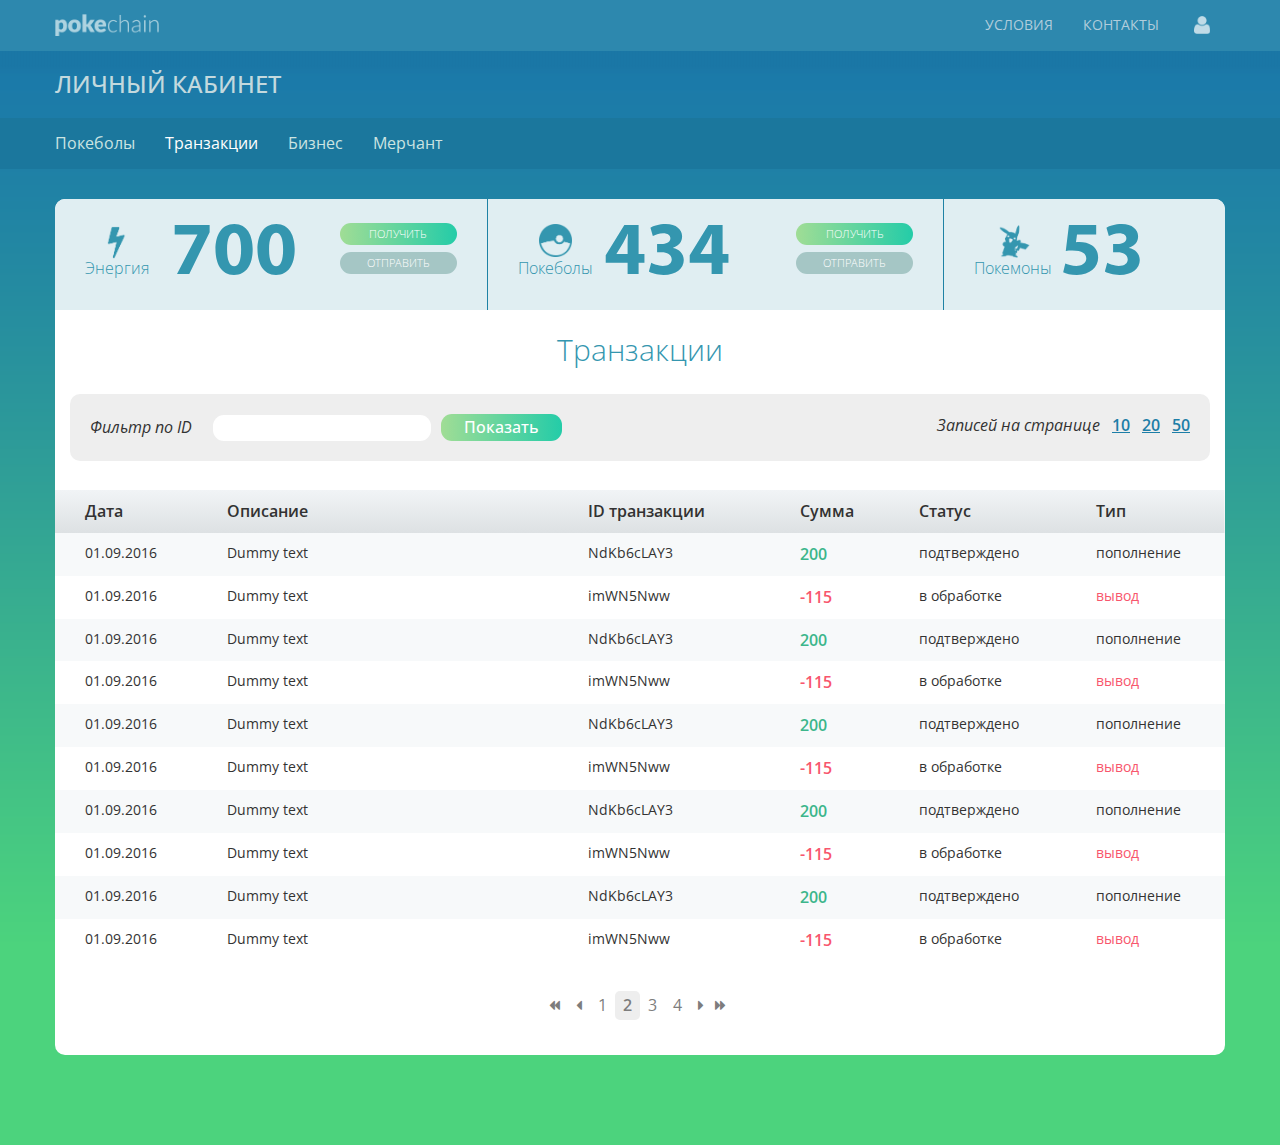
==== commit 5d1dbc1e: "style fixes" ====
--- a/index.html
+++ b/index.html
@@ -1,568 +1,547 @@
 <!DOCTYPE html>
 <html lang="ru">
+
 <head>
-  <meta charset="utf-8">
-  <meta http-equiv="X-UA-Compatible" content="IE=edge">
-  <title>Web-page</title>
-  <!-- styles -->
-  <link href="https://netdna.bootstrapcdn.com/font-awesome/4.3.0/css/font-awesome.min.css" rel="stylesheet" type="text/css" media="all">
-  <link rel="stylesheet" type="text/css" href="plugins/SlickSlider/slick/slick.css"/>
-  <link href="plugins/BootstrapSelect/bootstrap-select.css" rel="stylesheet">
-  <link href="css/bootstrap.css" rel="stylesheet">
-  <link href="css/style.css" rel="stylesheet">
-  <link href="css/media.css" rel="stylesheet">
-  <link href="css/font-awesome.css" rel="stylesheet">
-  <link href='https://fonts.googleapis.com/css?family=Open+Sans:300,300italic,800italic,800,700italic,700,600italic,600,400italic,400|Open+Sans+Condensed:300,300italic,700&subset=latin,cyrillic' rel='stylesheet' type='text/css'>
-  <!-- scripts -->
-  <script src="https://ajax.googleapis.com/ajax/libs/jquery/1.11.2/jquery.min.js"></script>
-  <script src="js/bootstrap.js"></script>
-  <script src="plugins/SlickSlider/slick/slick.js"></script>
-  <script src="plugins/BootstrapSelect/bootstrap-select.js" type="text/javascript"></script>
+    <meta charset="utf-8">
+    <meta http-equiv="X-UA-Compatible" content="IE=edge">
+    <title>Web-page</title>
+    <!-- styles -->
+    <link href="https://netdna.bootstrapcdn.com/font-awesome/4.3.0/css/font-awesome.min.css" rel="stylesheet" type="text/css" media="all">
+    <link rel="stylesheet" type="text/css" href="plugins/SlickSlider/slick/slick.css" />
+    <link href="plugins/BootstrapSelect/bootstrap-select.css" rel="stylesheet">
+    <link href="css/bootstrap.css" rel="stylesheet">
+    <link href="css/style.css" rel="stylesheet">
+    <link href="css/media.css" rel="stylesheet">
+    <link href="css/font-awesome.css" rel="stylesheet">
+    <link href='https://fonts.googleapis.com/css?family=Open+Sans:300,300italic,800italic,800,700italic,700,600italic,600,400italic,400|Open+Sans+Condensed:300,300italic,700&subset=latin,cyrillic' rel='stylesheet' type='text/css'>
+    <!-- scripts -->
+    <script src="https://ajax.googleapis.com/ajax/libs/jquery/1.11.2/jquery.min.js"></script>
+    <script src="js/bootstrap.js"></script>
+    <script src="plugins/SlickSlider/slick/slick.js"></script>
+    <script src="plugins/BootstrapSelect/bootstrap-select.js" type="text/javascript"></script>
 </head>
+
 <body>
-  <div class="wrapper">
-    <div class="content">
-      <div class="navbar navbar-inverse navbar-fixed-top">
-        <div class="container">
-          <div class="navbar-header">
-            <a class="navbar-brand" href="index.html"></a>
-            <button type="button" class="navbar-toggle" data-toggle="collapse" data-target="#responsive-menu">
-              <span class="icon-bar"></span>
-              <span class="icon-bar"></span>
-              <span class="icon-bar"></span>
-            </button>
-          </div>
-          <div class="user-nt">
-            <a href="#" class="user"></a>
-          </div>
-          <div class="collapse navbar-collapse" id="responsive-menu">
-            <ul class="nav navbar-nav">
-              <li class="hidden-sm hidden-md hidden-lg">
-                <a href="pokeballs.html">Покеболы</a>
-              </li>
-              <li class="hidden-sm hidden-md hidden-lg">
-                <a href="transactions.html">Транзакции</a>
-              </li>
-              <li class="hidden-sm hidden-md hidden-lg">
-                <a href="buisness.html">Бизнес</a>
-              </li>
-              <li class="hidden-sm hidden-md hidden-lg">
-                <a href="merchant.html">Мерчант</a>
-              </li>
-              <hr class="hidden-sm hidden-md hidden-lg">
-              <li>
-                <a href="conditions.html">Условия</a>
-              </li>
-              <li>
-                <a href="contacts.html">Контакты</a>
-              </li>
-            </ul>
-          </div>
+    <div class="wrapper">
+        <div class="content">
+            <div class="navbar navbar-inverse navbar-fixed-top">
+                <div class="container">
+                    <div class="navbar-header">
+                        <a class="navbar-brand" href="index.html"></a>
+                        <button type="button" class="navbar-toggle" data-toggle="collapse" data-target="#responsive-menu">
+                            <span class="icon-bar"></span>
+                            <span class="icon-bar"></span>
+                            <span class="icon-bar"></span>
+                        </button>
+                    </div>
+                    <div class="user-nt">
+                        <a href="#" class="user"></a>
+                    </div>
+                    <div class="collapse navbar-collapse" id="responsive-menu">
+                        <ul class="nav navbar-nav">
+                            <li class="hidden-sm hidden-md hidden-lg">
+                                <a href="pokeballs.html">Покеболы</a>
+                            </li>
+                            <li class="hidden-sm hidden-md hidden-lg">
+                                <a href="transactions.html">Транзакции</a>
+                            </li>
+                            <li class="hidden-sm hidden-md hidden-lg">
+                                <a href="buisness.html">Бизнес</a>
+                            </li>
+                            <li class="hidden-sm hidden-md hidden-lg">
+                                <a href="merchant.html">Мерчант</a>
+                            </li>
+                            <hr class="hidden-sm hidden-md hidden-lg">
+                            <li>
+                                <a href="conditions.html">Условия</a>
+                            </li>
+                            <li>
+                                <a href="contacts.html">Контакты</a>
+                            </li>
+                        </ul>
+                    </div>
+                </div>
+            </div>
+            <!-- admin-menu -->
+            <div class="admin-menu">
+                <div class="title-main">
+                    <div class="container">
+                        <div class="row">
+                            <div class="header-cabinet">
+                                <h1>Личный кабинет</h1>
+                            </div>
+                        </div>
+                    </div>
+                </div>
+                <div class="bottom-menu-area hidden-xs">
+                    <div class="container">
+                        <div class="row">
+                            <ul>
+                                <li>
+                                    <a href="pokeballs.html">Покеболы</a>
+                                </li>
+                                <li>
+                                    <a class="active" href="transactions.html">Транзакции</a>
+                                </li>
+                                <li>
+                                    <a href="buisness.html">Бизнес</a>
+                                </li>
+                                <li>
+                                    <a href="merchant.html">Мерчант</a>
+                                </li>
+                            </ul>
+                        </div>
+                    </div>
+                </div>
+            </div>
+            <!-- admin-menu -->
+            <div class="container">
+                <div class="row content-area">
+                    <!-- main-panel -->
+                    <div class="main-panel">
+                        <!-- mobile-only-panel -->
+                        <div id="mobile-area" class="mobile-area-css no-active-menu hidden-sm hidden-md hidden-lg">
+                            <ul class="nav nav-pills">
+                                <li class="active rty1">
+                                    <a href="#1a" data-toggle="tab">
+                                        <p class="en1">700</p>
+                                        <span>Энергия</span>
+                                    </a>
+                                </li>
+                                <li class="rty2">
+                                    <a href="#2a" data-toggle="tab">
+                                        <p class="en2">4</p>
+                                        <span>Покеболы</span>
+                                    </a>
+                                </li>
+                                <li class="rty3">
+                                    <a href="#3a" data-toggle="tab" class="rty3">
+                                        <p class="en3">53</p>
+                                        <span>Покемоны</span>
+                                    </a>
+                                </li>
+                            </ul>
+                        </div>
+                        <!-- mobile-only-panel -->
+                        <!-- desktop-only-panel -->
+                        <div class="hidden-xs">
+                            <div class="main-area-1">
+                                <div class="number-block">
+                                    <div class="icon-panel energy">
+                                        <span>Энергия</span>
+                                    </div>
+                                    <div class="number">700</div>
+                                </div>
+                                <div class="panel-right-buttons">
+                                    <a href="#" class="button-g" data-toggle="modal" data-target="#energyModalGetSuccess">Получить</a>
+                                    <a href="#" class="button-n" data-toggle="modal" data-target="#energyModalSendSuccess">Отправить</a>
+                                </div>
+                            </div>
+                            <div class="main-area-2">
+                                <div class="number-block">
+                                    <div class="icon-panel poketball">
+                                        <span>Покеболы</span>
+                                    </div>
+                                    <div class="number">434</div>
+                                </div>
+                                <div class="panel-right-buttons">
+                                    <a href="#" class="button-g" data-toggle="modal" data-target="#energyModalGetSuccessP">Получить</a>
+                                    <a href="#" class="button-n" data-toggle="modal" data-target="#energyModalSendSuccessP">Отправить</a>
+                                </div>
+                            </div>
+                            <div class="main-area-3">
+                                <div class="number-block">
+                                    <div class="icon-panel pokemon">
+                                        <span>Покемоны</span>
+                                    </div>
+                                    <div class="number">53</div>
+                                </div>
+                            </div>
+                        </div>
+                        <!-- desktop-only-panel -->
+                    </div>
+                    <!-- main-panel -->
+                    <!-- main-content -->
+                    <div class="main-content">
+                        <h2>Транзакции</h2>
+                        <!-- content-page -->
+                        <div class="content-page-transactions">
+                            <div class="container">
+                                <div class="filtr-area">
+                                    <div class="filtr-left">
+                                        <span>Фильтр по ID</span>
+                                        <input type="text">
+                                        <button>Показать</button>
+                                    </div>
+                                    <div class="filtr-right">
+                                        Записей на странице
+                                        <a href="#">10</a>
+                                        <a href="#">20</a>
+                                        <a href="#">50</a>
+                                    </div>
+                                </div>
+                            </div>
+                            <div class="table-scroll-mobile">
+                                <table class="table sites-tab transaction-tab">
+                                    <thead>
+                                        <tr>
+                                            <th>Дата</th>
+                                            <th>Описание</th>
+                                            <th>ID транзакции</th>
+                                            <th>Сумма</th>
+                                            <th>Статус</th>
+                                            <th>Тип</th>
+                                        </tr>
+                                    </thead>
+                                    <tbody>
+                                        <tr>
+                                            <td>01.09.2016</td>
+                                            <td>Dummy text</td>
+                                            <td>NdKb6cLAY3</td>
+                                            <td>
+                                                <span class="green">200</span>
+                                            </td>
+                                            <td>подтверждено</td>
+                                            <td>пополнение</td>
+                                        </tr>
+                                        <tr>
+                                            <td>01.09.2016</td>
+                                            <td>Dummy text</td>
+                                            <td>imWN5Nww</td>
+                                            <td>
+                                                <span class="red">-115</span>
+                                            </td>
+                                            <td>в обработке</td>
+                                            <td>
+                                                <span class="small-red">вывод</span>
+                                            </td>
+                                        </tr>
+                                        <tr>
+                                            <td>01.09.2016</td>
+                                            <td>Dummy text</td>
+                                            <td>NdKb6cLAY3</td>
+                                            <td>
+                                                <span class="green">200</span>
+                                            </td>
+                                            <td>подтверждено</td>
+                                            <td>пополнение</td>
+                                        </tr>
+                                        <tr>
+                                            <td>01.09.2016</td>
+                                            <td>Dummy text</td>
+                                            <td>imWN5Nww</td>
+                                            <td>
+                                                <span class="red">-115</span>
+                                            </td>
+                                            <td>в обработке</td>
+                                            <td>
+                                                <span class="small-red">вывод</span>
+                                            </td>
+                                        </tr>
+                                        <tr>
+                                            <td>01.09.2016</td>
+                                            <td>Dummy text</td>
+                                            <td>NdKb6cLAY3</td>
+                                            <td>
+                                                <span class="green">200</span>
+                                            </td>
+                                            <td>подтверждено</td>
+                                            <td>пополнение</td>
+                                        </tr>
+                                        <tr>
+                                            <td>01.09.2016</td>
+                                            <td>Dummy text</td>
+                                            <td>imWN5Nww</td>
+                                            <td>
+                                                <span class="red">-115</span>
+                                            </td>
+                                            <td>в обработке</td>
+                                            <td>
+                                                <span class="small-red">вывод</span>
+                                            </td>
+                                        </tr>
+                                        <tr>
+                                            <td>01.09.2016</td>
+                                            <td>Dummy text</td>
+                                            <td>NdKb6cLAY3</td>
+                                            <td>
+                                                <span class="green">200</span>
+                                            </td>
+                                            <td>подтверждено</td>
+                                            <td>пополнение</td>
+                                        </tr>
+                                        <tr>
+                                            <td>01.09.2016</td>
+                                            <td>Dummy text</td>
+                                            <td>imWN5Nww</td>
+                                            <td>
+                                                <span class="red">-115</span>
+                                            </td>
+                                            <td>в обработке</td>
+                                            <td>
+                                                <span class="small-red">вывод</span>
+                                            </td>
+                                        </tr>
+                                        <tr>
+                                            <td>01.09.2016</td>
+                                            <td>Dummy text</td>
+                                            <td>NdKb6cLAY3</td>
+                                            <td>
+                                                <span class="green">200</span>
+                                            </td>
+                                            <td>подтверждено</td>
+                                            <td>пополнение</td>
+                                        </tr>
+                                        <tr>
+                                            <td>01.09.2016</td>
+                                            <td>Dummy text</td>
+                                            <td>imWN5Nww</td>
+                                            <td>
+                                                <span class="red">-115</span>
+                                            </td>
+                                            <td>в обработке</td>
+                                            <td>
+                                                <span class="small-red">вывод</span>
+                                            </td>
+                                        </tr>
+                                    </tbody>
+                                </table>
+                            </div>
+                            <!-- pagination -->
+                            <ul class="pagination-area">
+                                <li>
+                                    <a class="all-icons" href="#">
+                                        <i class="fa fa-caret-left" aria-hidden="true"></i>
+                                        <i class="fa fa-caret-left" aria-hidden="true"></i>
+                                    </a>
+                                </li>
+                                <li>
+                                    <a href="#">
+                                        <i class="fa fa-caret-left" aria-hidden="true"></i>
+                                    </a>
+                                </li>
+                                <li>
+                                    <a href="#">1</a>
+                                </li>
+                                <li class="active">
+                                    <a href="#">2</a>
+                                </li>
+                                <li>
+                                    <a href="#">3</a>
+                                </li>
+                                <li>
+                                    <a href="#">4</a>
+                                </li>
+                                <li>
+                                    <a href="#">
+                                        <i class="fa fa-caret-right" aria-hidden="true"></i>
+                                    </a>
+                                </li>
+                                <li>
+                                    <a class="all-icons" href="#">
+                                        <i class="fa fa-caret-right" aria-hidden="true"></i>
+                                        <i class="fa fa-caret-right" aria-hidden="true"></i>
+                                    </a>
+                                </li>
+                            </ul>
+                            <!-- pagination -->
+                        </div>
+                        <!-- content-page -->
+                    </div>
+                    <!-- main-content -->
+                </div>
+            </div>
+        </div>
+        <div class="footer"></div>
+    </div>
+    <!-- инициализация скриптов -->
+    <script src="js/scripts.js" type="text/javascript"></script>
+    <!-- инициализация скриптов -->
+    <!-- modal Pokemons -->
+    <div class="modal fade" id="ModalPokemons" tabindex="-1" role="dialog" aria-labelledby="ModalPokemons" aria-hidden="true">
+        <div class="modal-dialog big-modal">
+            <div class="modal-content">
+                <div class="modal-header">
+                    <button type="button" class="close" data-dismiss="modal" aria-hidden="true">&times;</button>
+                    <h4 class="modal-title" id="myModalLabel">Ваши покемоны</h4>
+                </div>
+                <div class="modal-body">
+                    <div class="pokemon-modal-area">
+                        <ul>
+                            <li>
+                                <img src="img/pokemon.png" alt="">
+                                <p>Pokemon name</p>
+                            </li>
+                            <li>
+                                <img src="img/pokemon.png" alt="">
+                                <p>Pokemon name</p>
+                            </li>
+                            <li>
+                                <img src="img/pokemon.png" alt="">
+                                <p>Pokemon name</p>
+                            </li>
+                            <li>
+                                <img src="img/pokemon.png" alt="">
+                                <p>Pokemon name</p>
+                            </li>
+                            <li>
+                                <img src="img/pokemon-shadow.png" alt=""></li>
+                            <li>
+                                <img src="img/pokemon-shadow.png" alt=""></li>
+                            <li>
+                                <img src="img/pokemon-shadow.png" alt=""></li>
+                            <li>
+                                <img src="img/pokemon-shadow.png" alt=""></li>
+                            <li>
+                                <img src="img/pokemon-shadow.png" alt=""></li>
+                            <li>
+                                <img src="img/pokemon-shadow.png" alt=""></li>
+                            <li>
+                                <img src="img/pokemon-shadow.png" alt=""></li>
+                            <li>
+                                <img src="img/pokemon-shadow.png" alt=""></li>
+                        </ul>
+                    </div>
+                </div>
+            </div>
+        </div>
+    </div>
+    <!-- modal Pokemons -->
+    <!-- modal получить энергию успешно отправлено -->
+    <div class="modal fade" id="energyModalGetSuccess" tabindex="-1" role="dialog" aria-labelledby="energyModalGet" aria-hidden="true">
+        <div class="modal-dialog middle-modal">
+            <div class="modal-content">
+                <div class="modal-header">
+                    <button type="button" class="close" data-dismiss="modal" aria-hidden="true">&times;</button>
+                    <h4 class="modal-title" id="myModalLabel">Получить энергию</h4>
+                </div>
+                <div class="modal-body">
+                    <form action="">
+                        <div class="modal-form">
+                            <h6>Введите 20-значный код</h6>
+                            <div class="input-modlal-area">
+                                <input type="text" class="oval-input w100-input" placeholder="ххххх-ххххх-ххххх-ххххх"></div>
+                            <div class="enter-modal">
+                                <button class="btn btn-primary">Отправить</button>
+                            </div>
+                            <div class="notification-area notification-success">
+                                <p>
+                                    Вы получили
+                                    <span>500</span>
+                                    энергии
+                                </p>
+                            </div>
+                        </div>
+                    </form>
+                </div>
+            </div>
+        </div>
+    </div>
+    <!-- modal получить энергию успешно отправлено -->
+    <!-- modal отправить энергию успешно отправлено -->
+    <div class="modal fade" id="energyModalSendSuccess" tabindex="-1" role="dialog" aria-labelledby="energyModalSendSuccess" aria-hidden="true">
+        <div class="modal-dialog middle-modal">
+            <div class="modal-content">
+                <div class="modal-header">
+                    <button type="button" class="close" data-dismiss="modal" aria-hidden="true">&times;</button>
+                    <h4 class="modal-title" id="myModalLabel">Отправить энергию</h4>
+                </div>
+                <div class="modal-body">
+                    <div class="form-merchant">
+                        <form action="">
+                            <input type="text" class="form-control" placeholder="Сумма">
+                            <button class="btn btn-primary">Сгенерировать</button>
+                            <div class="clearfix"></div>
+                            <div class="notification-area notification-success">
+                                <p>Ваш код</p> <strong>ХХХХХ-ХХХХХ-ХХХХХ-ХХХХХ</strong>
+                            </div>
+                        </form>
+                    </div>
+                </div>
+            </div>
+        </div>
+    </div>
+    <!-- modal отправить энергию  успешно отправлено -->
+    <!-- modal получить покеболы успешно отправлено -->
+    <div class="modal fade" id="energyModalGetSuccessP" tabindex="-1" role="dialog" aria-labelledby="energyModalGetP" aria-hidden="true">
+        <div class="modal-dialog middle-modal">
+            <div class="modal-content">
+                <div class="modal-header">
+                    <button type="button" class="close" data-dismiss="modal" aria-hidden="true">&times;</button>
+                    <h4 class="modal-title" id="myModalLabel">Получить покеболы</h4>
+                </div>
+                <div class="modal-body">
+                    <form action="">
+                        <div class="modal-form">
+                            <h6>Введите 20-значный код</h6>
+                            <div class="input-modlal-area">
+                                <input type="text" class="oval-input w100-input" placeholder="ххххх-ххххх-ххххх-ххххх"></div>
+                            <div class="enter-modal">
+                                <button class="btn btn-primary">Отправить</button>
+                            </div>
+                            <div class="notification-area notification-success">
+                                <p>
+                                    Вы получили
+                                    <span>500</span>
+                                    покеболов
+                                </p>
+                            </div>
+                        </div>
+                    </form>
+                </div>
+            </div>
+        </div>
+    </div>
+    <!-- modal получить покеболы успешно отправлено -->
+    <!-- modal отправить покеболы  успешно отправлено -->
+    <div class="modal fade" id="energyModalSendSuccessP" tabindex="-1" role="dialog" aria-labelledby="energyModalSendSuccessP" aria-hidden="true">
+        <div class="modal-dialog middle-modal">
+            <div class="modal-content">
+                <div class="modal-header">
+                    <button type="button" class="close" data-dismiss="modal" aria-hidden="true">&times;</button>
+                    <h4 class="modal-title" id="myModalLabel">Отправить покеболы</h4>
+                </div>
+                <div class="modal-body">
+                    <div class="form-merchant">
+                        <form action="">
+                            <input type="text" class="form-control" placeholder="Сумма">
+                            <button class="btn btn-primary">Сгенерировать</button>
+                            <div class="clearfix"></div>
+                            <div class="notification-area notification-success">
+                                <p>Ваш код</p> <strong>ХХХХХ-ХХХХХ-ХХХХХ-ХХХХХ</strong>
+                            </div>
+                        </form>
+                    </div>
+                </div>
+            </div>
+        </div>
+    </div>
+    <!-- modal отправить покеболы  успешно отправлено -->
+    <!-- modal вход -->
+    <div class="modal fade" id="enterModal" tabindex="-1" role="dialog" aria-labelledby="enterModal" aria-hidden="true">
+        <div class="modal-dialog">
+            <div class="modal-content">
+                <div class="modal-header">
+                    <button type="button" class="close" data-dismiss="modal" aria-hidden="true">&times;</button>
+                    <h4 class="modal-title" id="myModalLabel">Войти</h4>
+                </div>
+                <div class="modal-body">
+                    <div class="modal-form">
+                        <form action="">
+                            <div class="input-modlal-area">
+                                <input type="text" class="oval-input" placeholder="Имя"></div>
+                            <div class="input-modlal-area">
+                                <input type="password" class="oval-input" placeholder="Пароль"></div>
+                            <div class="enter-modal">
+                                <button class="btn btn-primary">Войти</button>
+                            </div>
+                        </form>
+                    </div>
+                </div>
+            </div>
+        </div>
+    </div>
+    <!-- modal вход -->
+</body>
 
-        </div>
-      </div>
-
-      <!-- admin-menu -->
-      <div class="admin-menu">
-        <div class="title-main">
-          <div class="container">
-            <div class="row">
-              <div class="header-cabinet">
-                <h1>Личный кабинет</h1>
-              </div>
-            </div>
-          </div>
-        </div>
-
-        <div class="bottom-menu-area hidden-xs">
-          <div class="container">
-            <div class="row">
-              <ul>
-                <li>
-                  <a href="pokeballs.html">Покеболы</a>
-                </li>
-                <li>
-                  <a class="active" href="transactions.html">Транзакции</a>
-                </li>
-                <li>
-                  <a href="buisness.html">Бизнес</a>
-                </li>
-                <li>
-                  <a href="merchant.html">Мерчант</a>
-                </li>
-
-              </ul>
-            </div>
-          </div>
-        </div>
-      </div>
-      <!-- admin-menu -->
-
-      <div class="container">
-        <div class="row content-area">
-          <!-- main-panel -->
-          <div class="main-panel">
-            <!-- mobile-only-panel -->
-            <div id="mobile-area" class="mobile-area-css no-active-menu hidden-sm hidden-md hidden-lg">
-              <ul  class="nav nav-pills">
-                <li class="active rty1">
-                  <a  href="#1a" data-toggle="tab">
-	                  <p class="en1">700</p>
-	                  <span>Энергия</span>
-                  </a>
-                </li>
-                <li  class="rty2">
-                  <a href="#2a" data-toggle="tab">
-	                   <p class="en2">4</p>
-	                  <span>Покеболы</span>
-                  </a>
-                </li>
-                <li class="rty3">
-                  <a href="#3a" data-toggle="tab"  class="rty3">
-	                   <p class="en3">53</p>
-	                  <span>Покемоны</span>
-                  </a>
-                </li>
-
-              </ul>
-            </div>
-            
-
-            <!-- mobile-only-panel -->
-            <!-- desktop-only-panel -->
-            <div class="hidden-xs">
-              <div class="main-area-1">
-                <div class="number-block">
-                  <div class="icon-panel energy">
-                    <span>Энергия</span>
-                  </div>
-                  <div class="number">700</div>
-                </div>
-                <div class="panel-right-buttons">
-                  <a href="#" class="button-g" data-toggle="modal" data-target="#energyModalGetSuccess">Получить</a>
-                  <a href="#" class="button-n" data-toggle="modal" data-target="#energyModalSendSuccess">Отправить</a>
-                </div>
-              </div>
-              <div class="main-area-2">
-                <div class="number-block">
-                  <div class="icon-panel poketball">
-                    <span>Покеболы</span>
-                  </div>
-                  <div class="number">434</div>
-                </div>
-                <div class="panel-right-buttons">
-                  <a href="#" class="button-g" data-toggle="modal" data-target="#energyModalGetSuccessP">Получить</a>
-                  <a href="#" class="button-n" data-toggle="modal" data-target="#energyModalSendSuccessP">Отправить</a>
-                </div>
-              </div>
-              <div class="main-area-3">
-                <div class="number-block">
-                  <div class="icon-panel pokemon">
-                    <span>Покемоны</span>
-                  </div>
-                  <div class="number">53</div>
-                </div>
-              </div>
-
-            </div>
-            <!-- desktop-only-panel --> </div>
-          <!-- main-panel -->
-          <!-- main-content -->
-          <div class="main-content">
-            <h2>Транзакции</h2>
-            <!-- content-page -->
-            <div class="content-page-transactions">
-              <div class="container">
-                <div class="filtr-area">
-                  <div class="filtr-left">
-                    <span>Фильтр по ID</span>
-                    <input type="text">
-                    <button>Показать</button>
-                  </div>
-                  <div class="filtr-right">
-                    Записей на странице
-                    <a href="#">10</a>
-                    <a href="#">20</a>
-                    <a href="#">50</a>
-                  </div>
-                </div>
-              </div>
-
-              <div class="table-scroll-mobile">
-                <table class="table sites-tab transaction-tab">
-                  <thead>
-                    <tr>
-                      <th>Дата</th>
-                      <th>Описание</th>
-                      <th>ID  транзакции</th>
-                      <th>Сумма</th>
-                      <th>Статус</th>
-                      <th>Тип</th>
-                    </tr>
-                  </thead>
-                  <tbody>
-                    <tr>
-                      <td>01.09.2016</td>
-                      <td>Dummy text</td>
-                      <td>NdKb6cLAY3</td>
-                      <td>
-                        <span class="green">200</span>
-                      </td>
-                      <td>подтверждено</td>
-                      <td>пополнение</td>
-                    </tr>
-                    <tr>
-                      <td>01.09.2016</td>
-                      <td>Dummy text</td>
-                      <td>imWN5Nww</td>
-                      <td>
-                        <span class="red">-115</span>
-                      </td>
-                      <td>в обработке</td>
-                      <td>
-                        <span class="small-red">вывод</span>
-                      </td>
-                    </tr>
-                    <tr>
-                      <td>01.09.2016</td>
-                      <td>Dummy text</td>
-                      <td>NdKb6cLAY3</td>
-                      <td>
-                        <span class="green">200</span>
-                      </td>
-                      <td>подтверждено</td>
-                      <td>пополнение</td>
-                    </tr>
-                    <tr>
-                      <td>01.09.2016</td>
-                      <td>Dummy text</td>
-                      <td>imWN5Nww</td>
-                      <td>
-                        <span class="red">-115</span>
-                      </td>
-                      <td>в обработке</td>
-                      <td>
-                        <span class="small-red">вывод</span>
-                      </td>
-                    </tr>
-                    <tr>
-                      <td>01.09.2016</td>
-                      <td>Dummy text</td>
-                      <td>NdKb6cLAY3</td>
-                      <td>
-                        <span class="green">200</span>
-                      </td>
-                      <td>подтверждено</td>
-                      <td>пополнение</td>
-                    </tr>
-                    <tr>
-                      <td>01.09.2016</td>
-                      <td>Dummy text</td>
-                      <td>imWN5Nww</td>
-                      <td>
-                        <span class="red">-115</span>
-                      </td>
-                      <td>в обработке</td>
-                      <td>
-                        <span class="small-red">вывод</span>
-                      </td>
-                    </tr>
-                    <tr>
-                      <td>01.09.2016</td>
-                      <td>Dummy text</td>
-                      <td>NdKb6cLAY3</td>
-                      <td>
-                        <span class="green">200</span>
-                      </td>
-                      <td>подтверждено</td>
-                      <td>пополнение</td>
-                    </tr>
-                    <tr>
-                      <td>01.09.2016</td>
-                      <td>Dummy text</td>
-                      <td>imWN5Nww</td>
-                      <td>
-                        <span class="red">-115</span>
-                      </td>
-                      <td>в обработке</td>
-                      <td>
-                        <span class="small-red">вывод</span>
-                      </td>
-                    </tr>
-                    <tr>
-                      <td>01.09.2016</td>
-                      <td>Dummy text</td>
-                      <td>NdKb6cLAY3</td>
-                      <td>
-                        <span class="green">200</span>
-                      </td>
-                      <td>подтверждено</td>
-                      <td>пополнение</td>
-                    </tr>
-                    <tr>
-                      <td>01.09.2016</td>
-                      <td>Dummy text</td>
-                      <td>imWN5Nww</td>
-                      <td>
-                        <span class="red">-115</span>
-                      </td>
-                      <td>в обработке</td>
-                      <td>
-                        <span class="small-red">вывод</span>
-                      </td>
-                    </tr>
-                  </tbody>
-                </table>
-              </div>
-<!-- pagination -->
-              <ul class="pagination-area">
-                <li>
-                  <a class="all-icons" href="#"> 
-                     <i class="fa fa-caret-left" aria-hidden="true"></i> 
-                     <i class="fa fa-caret-left" aria-hidden="true"></i>
-                  </a>
-                </li>
-                <li>
-                  <a href="#">
-                    <i class="fa fa-caret-left" aria-hidden="true"></i>
-                  </a>
-                </li>
-                <li>
-                  <a href="#">1</a>
-                </li>
-                <li class="active">
-                  <a href="#">2</a>
-                </li>
-                <li>
-                  <a href="#">3</a>
-                </li>
-                <li>
-                  <a href="#">4</a>
-                </li>
-                <li>
-                  <a href="#">
-                    <i class="fa fa-caret-right" aria-hidden="true"></i>
-                  </a>
-                </li>
-                <li>
-                  <a class="all-icons" href="#">
-                    <i class="fa fa-caret-right" aria-hidden="true"></i>
-                    <i class="fa fa-caret-right" aria-hidden="true"></i>
-                  </a>
-                </li>
-              </ul>
-<!-- pagination -->
-            </div>
-            <!-- content-page --> </div>
-          <!-- main-content --> </div>
-      </div>
-    </div>
-    <div class="footer"></div>
-
-  </div>
-
-  <!-- инициализация скриптов -->
-  <script src="js/scripts.js" type="text/javascript"></script>
-  <!-- инициализация скриптов -->
-
-
-  <!-- modal Pokemons -->
-  <div class="modal fade" id="ModalPokemons" tabindex="-1" role="dialog" aria-labelledby="ModalPokemons" aria-hidden="true">
-    <div class="modal-dialog big-modal">
-      <div class="modal-content">
-        <div class="modal-header">
-          <button type="button" class="close" data-dismiss="modal" aria-hidden="true">&times;</button>
-          <h4 class="modal-title" id="myModalLabel">Ваши покемоны</h4>
-        </div>
-        <div class="modal-body">
-          <div class="pokemon-modal-area">
-            <ul>
-              <li>
-                <img src="img/pokemon.png" alt="">
-                <p>Pokemon name</p>
-              </li>
-              <li>
-                <img src="img/pokemon.png" alt="">
-                <p>Pokemon name</p>
-              </li>
-              <li>
-                <img src="img/pokemon.png" alt="">
-                <p>Pokemon name</p>
-              </li>
-              <li>
-                <img src="img/pokemon.png" alt="">
-                <p>Pokemon name</p>
-              </li>
-              <li>
-                <img src="img/pokemon-shadow.png" alt=""></li>
-              <li>
-                <img src="img/pokemon-shadow.png" alt=""></li>
-              <li>
-                <img src="img/pokemon-shadow.png" alt=""></li>
-              <li>
-                <img src="img/pokemon-shadow.png" alt=""></li>
-              <li>
-                <img src="img/pokemon-shadow.png" alt=""></li>
-              <li>
-                <img src="img/pokemon-shadow.png" alt=""></li>
-              <li>
-                <img src="img/pokemon-shadow.png" alt=""></li>
-              <li>
-                <img src="img/pokemon-shadow.png" alt=""></li>
-            </ul>
-          </div>
-        </div>
-      </div>
-    </div>
-  </div>
-  <!-- modal Pokemons -->
-
-  <!-- modal получить энергию успешно отправлено -->
-  <div class="modal fade" id="energyModalGetSuccess" tabindex="-1" role="dialog" aria-labelledby="energyModalGet" aria-hidden="true">
-    <div class="modal-dialog middle-modal">
-      <div class="modal-content">
-        <div class="modal-header">
-          <button type="button" class="close" data-dismiss="modal" aria-hidden="true">&times;</button>
-          <h4 class="modal-title" id="myModalLabel">Получить энергию</h4>
-        </div>
-        <div class="modal-body">
-          <form action="">
-            <div class="modal-form">
-              <h6>Введите 20-значный код</h6>
-              <div class="input-modlal-area">
-                <input type="text" class="oval-input w100-input" placeholder="ххххх-ххххх-ххххх-ххххх"></div>
-
-              <div class="enter-modal">
-                <button class="btn btn-primary">Отправить</button>
-              </div>
-              <div class="notification-area notification-success">
-                <p>
-                  Вы получили
-                  <span>500</span>
-                  энергии
-                </p>
-              </div>
-            </div>
-          </form>
-        </div>
-      </div>
-    </div>
-  </div>
-  <!-- modal получить энергию успешно отправлено -->
-
-  <!-- modal отправить энергию успешно отправлено -->
-  <div class="modal fade" id="energyModalSendSuccess" tabindex="-1" role="dialog" aria-labelledby="energyModalSendSuccess" aria-hidden="true">
-    <div class="modal-dialog middle-modal">
-      <div class="modal-content">
-        <div class="modal-header">
-          <button type="button" class="close" data-dismiss="modal" aria-hidden="true">&times;</button>
-          <h4 class="modal-title" id="myModalLabel">Отправить энергию</h4>
-        </div>
-        <div class="modal-body">
-          <div class="form-merchant">
-            <form action="">
-              <input type="text" class="form-control" placeholder="Сумма">
-              <button class="btn btn-primary">Сгенерировать</button>
-              <div class="clearfix"></div>
-              <div class="notification-area notification-success">
-                <p>Ваш код</p> <strong>ХХХХХ-ХХХХХ-ХХХХХ-ХХХХХ</strong>
-              </div>
-            </form>
-          </div>
-        </div>
-      </div>
-    </div>
-  </div>
-
-  <!-- modal отправить энергию  успешно отправлено -->
-  
-  
-  
-  
-    <!-- modal получить покеболы успешно отправлено -->
-  <div class="modal fade" id="energyModalGetSuccessP" tabindex="-1" role="dialog" aria-labelledby="energyModalGetP" aria-hidden="true">
-    <div class="modal-dialog middle-modal">
-      <div class="modal-content">
-        <div class="modal-header">
-          <button type="button" class="close" data-dismiss="modal" aria-hidden="true">&times;</button>
-          <h4 class="modal-title" id="myModalLabel">Получить покеболы</h4>
-        </div>
-        <div class="modal-body">
-          <form action="">
-            <div class="modal-form">
-              <h6>Введите 20-значный код</h6>
-              <div class="input-modlal-area">
-                <input type="text" class="oval-input w100-input" placeholder="ххххх-ххххх-ххххх-ххххх"></div>
-
-              <div class="enter-modal">
-                <button class="btn btn-primary">Отправить</button>
-              </div>
-              <div class="notification-area notification-success">
-                <p>
-                  Вы получили
-                  <span>500</span>
-                  покеболов
-                </p>
-              </div>
-            </div>
-          </form>
-        </div>
-      </div>
-    </div>
-  </div>
-  <!-- modal получить покеболы успешно отправлено -->
-
-  <!-- modal отправить покеболы  успешно отправлено -->
-  <div class="modal fade" id="energyModalSendSuccessP" tabindex="-1" role="dialog" aria-labelledby="energyModalSendSuccessP" aria-hidden="true">
-    <div class="modal-dialog middle-modal">
-      <div class="modal-content">
-        <div class="modal-header">
-          <button type="button" class="close" data-dismiss="modal" aria-hidden="true">&times;</button>
-          <h4 class="modal-title" id="myModalLabel">Отправить покеболы</h4>
-        </div>
-        <div class="modal-body">
-          <div class="form-merchant">
-            <form action="">
-              <input type="text" class="form-control" placeholder="Сумма">
-              <button class="btn btn-primary">Сгенерировать</button>
-              <div class="clearfix"></div>
-              <div class="notification-area notification-success">
-                <p>Ваш код</p> <strong>ХХХХХ-ХХХХХ-ХХХХХ-ХХХХХ</strong>
-              </div>
-            </form>
-          </div>
-        </div>
-      </div>
-    </div>
-  </div>
-
-  <!-- modal отправить покеболы  успешно отправлено -->
-  
-
-  <!-- modal вход -->
-  <div class="modal fade" id="enterModal" tabindex="-1" role="dialog" aria-labelledby="enterModal" aria-hidden="true">
-    <div class="modal-dialog">
-      <div class="modal-content">
-        <div class="modal-header">
-          <button type="button" class="close" data-dismiss="modal" aria-hidden="true">&times;</button>
-          <h4 class="modal-title" id="myModalLabel">Войти</h4>
-        </div>
-        <div class="modal-body">
-          <div class="modal-form">
-            <form action="">
-              <div class="input-modlal-area">
-                <input type="text" class="oval-input" placeholder="Имя"></div>
-              <div class="input-modlal-area">
-                <input type="password" class="oval-input" placeholder="Пароль"></div>
-              <div class="enter-modal">
-                <button class="btn btn-primary">Войти</button>
-              </div>
-            </form>
-          </div>
-        </div>
-      </div>
-    </div>
-  </div>
-  <!-- modal вход -->
-</body>
 </html>--- a/css/style.css
+++ b/css/style.css
@@ -4,26 +4,41 @@
     font-family: "MyriadProBold";
     src: url("../fonts/MyriadProBold/MyriadProBold.eot");
     src: url("../fonts/MyriadProBold/MyriadProBold.eot?#iefix")format("embedded-opentype"),
-    url("../fonts/MyriadProBold/MyriadProBold.woff") format("woff"),
-    url("../fonts/MyriadProBold/MyriadProBold.ttf") format("truetype");
+        url("../fonts/MyriadProBold/MyriadProBold.woff") format("woff"),
+        url("../fonts/MyriadProBold/MyriadProBold.ttf") format("truetype");
     font-style: normal;
     font-weight: normal;
 }
 
 
 /* bootstrap hack:fix content width inside hidden tabs */
-.tab-content > .tab-pane:not(.active), 
-.pill-content > .pill-pane:not(.active) {
-  display: block;
-  height: 0;
-  overflow-y: hidden;
-} /* bootstrap hack end */
-
-
-::-webkit-input-placeholder {color:#848484 !important;}
-::-moz-placeholder          {color:#848484 !important;}/* Firefox 19+ */
-:-moz-placeholder           {color:#848484 !important;}/* Firefox 18- */
-:-ms-input-placeholder      {color:#848484 !important;}
+.tab-content>.tab-pane:not(.active),
+.pill-content>.pill-pane:not(.active) {
+    display: block;
+    height: 0;
+    overflow-y: hidden;
+}
+
+/* bootstrap hack end */
+
+
+::-webkit-input-placeholder {
+    color: #848484;
+}
+
+::-moz-placeholder {
+    color: #848484;
+}
+
+/* Firefox 19+ */
+:-moz-placeholder {
+    color: #848484;
+}
+
+/* Firefox 18- */
+:-ms-input-placeholder {
+    color: #848484;
+}
 
 * {
     position: relative;
@@ -35,39 +50,42 @@
     outline: none;
 }
 
-textarea{
+textarea {
     max-width: 100%;
 }
 
-.text-right{
+.text-right {
     text-align: right;
 }
 
-table{
+table {
     width: 100%;
 }
 
-label span{
+label span {
     color: #f85155;
 }
 
 html,
 body {
-  height: 100%;
-}
+    height: 100%;
+}
+
 .wrapper {
-  position: relative;
-  min-height: 100%;
-}
+    position: relative;
+    min-height: 100%;
+}
+
 .content {
-  padding-bottom: 90px;
-}
+    padding-bottom: 90px;
+}
+
 .footer {
-  position: absolute;
-  left: 0;
-  bottom: 0;
-  width: 100%;
-  height: 80px;
+    position: absolute;
+    left: 0;
+    bottom: 0;
+    width: 100%;
+    height: 80px;
 }
 
 
@@ -83,13 +101,13 @@
 }
 
 
-ul.pagination-area  {
+ul.pagination-area {
     padding: 0;
     margin: 0;
     list-style: none;
     text-align: center;
     display: block;
-    font-size: 0; 
+    font-size: 0;
     float: none;
 }
 
@@ -109,7 +127,7 @@
 }
 
 
-.pagination-area li.active{
+.pagination-area li.active {
     background: #eeeeee;
     font-weight: 600;
 }
@@ -118,8 +136,8 @@
     margin-left: -5px;
 }
 
-.pagination-area li a{
-     color: #7d7d7d;
+.pagination-area li a {
+    color: #7d7d7d;
 }
 
 
@@ -128,26 +146,27 @@
     border-color: #2d88ae;
 }
 
-.navbar-brand{
+.navbar-brand {
     width: 104px;
     height: 22px;
     background: url(../img/logo.png) 0 0 no-repeat;
     background-size: contain;
 }
 
-li{
+li {
     list-style: none;
 
 }
 
-body{
-background: url(../img/bg.png) 0 0 repeat-x;
-}
-
-
-html, body{
+body {
+    background: url(../img/bg.png) 0 0 repeat-x;
+}
+
+
+html,
+body {
     height: 100%;
-    font-family: 'Open Sans', sans-serif !important;
+    font-family: 'Open Sans', sans-serif;
 
 }
 
@@ -156,7 +175,7 @@
 }
 
 
-.header-cabinet h1{
+.header-cabinet h1 {
     text-transform: uppercase;
     font-size: 24px;
     color: #c3d9de;
@@ -171,12 +190,12 @@
     padding-top: 51px;
 }
 
-.bottom-menu-area li{
+.bottom-menu-area li {
     float: left;
     color: #fff;
 }
 
-.bottom-menu-area li a{
+.bottom-menu-area li a {
     color: #cbe4e2;
 }
 
@@ -184,7 +203,7 @@
     padding-left: 0;
 }
 
-.bottom-menu-area ul li{
+.bottom-menu-area ul li {
     margin-right: 30px;
 }
 
@@ -193,7 +212,7 @@
     margin: 0;
 }
 
-.navbar-inverse .navbar-nav > li > a {
+.navbar-inverse .navbar-nav>li>a {
     color: #fff;
     text-transform: uppercase;
 }
@@ -216,12 +235,12 @@
     margin-bottom: 30px;
 }
 
-a{
-	text-decoration: none !important;
-}
-
-a:hover{
-	opacity: 0.7;
+a {
+    text-decoration: none;
+}
+
+a:hover {
+    opacity: 0.7;
 }
 
 .content-area {
@@ -231,8 +250,8 @@
     padding-bottom: 35px;
 }
 
-.bottom-menu-area li a.active{
-color: #fff;
+.bottom-menu-area li a.active {
+    color: #fff;
 }
 
 .main-panel {
@@ -248,12 +267,13 @@
     margin-top: 28px;
     color: #3496AF;
 }
-.icon-panel span{
-      width: 79px;
+
+.icon-panel span {
+    width: 79px;
     overflow: hidden;
     text-overflow: ellipsis;
     white-space: nowrap;
-    display: block;  
+    display: block;
 }
 
 
@@ -290,7 +310,9 @@
     margin-left: 24px;
 }
 
-.main-area-1, .main-area-2, .main-area-3{
+.main-area-1,
+.main-area-2,
+.main-area-3 {
     padding: 30px;
     float: left;
 }
@@ -315,7 +337,7 @@
     height: 77px;
 }
 
-.number-block{
+.number-block {
     float: left;
 }
 
@@ -336,8 +358,8 @@
     text-transform: uppercase;
     text-align: center;
     font-weight: 300;
-    padding: 0 !important;
-    margin: 0 !important;
+    padding: 0;
+    margin: 0;
     line-height: 21px;
 }
 
@@ -354,18 +376,18 @@
     text-transform: uppercase;
     text-align: center;
     font-weight: 300;
-    padding: 0 !important;
-    margin: 0 !important;
+    padding: 0;
+    margin: 0;
     line-height: 21px;
 }
 
-.panel-right-buttons{
+.panel-right-buttons {
     float: right;
 }
 
 .panel-right-buttons .button-g {
-    margin-bottom: 7px !important;
-    margin-top: -6px !important;
+    margin-bottom: 7px;
+    margin-top: -6px;
 }
 
 .main-content h2 {
@@ -377,44 +399,46 @@
 
 
 
-.button-g-big{
-  width: 241px;
-height: 42px;
-background-color: #E2F1F0;
-background-image: -moz-linear-gradient(left, #A0DD95 0%, #24CCA8 100%);
-background-image: -o-linear-gradient(left, #A0DD95 0%, #24CCA8 100%);
-background-image: -webkit-linear-gradient(left, #A0DD95 0%, #24CCA8 100%);
-background-image: linear-gradient(to right, #A0DD95 0%, #24CCA8 100%);
--moz-border-radius: 20px;
--webkit-border-radius: 20px;
-border-radius: 20px;
+.button-g-big {
+    width: 241px;
+    height: 42px;
+    background-color: #E2F1F0;
+    background-image: -moz-linear-gradient(left, #A0DD95 0%, #24CCA8 100%);
+    background-image: -o-linear-gradient(left, #A0DD95 0%, #24CCA8 100%);
+    background-image: -webkit-linear-gradient(left, #A0DD95 0%, #24CCA8 100%);
+    background-image: linear-gradient(to right, #A0DD95 0%, #24CCA8 100%);
+    -moz-border-radius: 20px;
+    -webkit-border-radius: 20px;
+    border-radius: 20px;
     display: block;
     font-size: 16px;
     color: #fff;
     text-transform: uppercase;
     text-align: center;
     font-weight: 300;
-    padding: 0 !important;
-    margin: 0 auto !important;
-    line-height: 38px; 
-    cursor: pointer; 
-}
-
-
-.button-g-big:hover, .button-g-big:focus{
+    padding: 0;
+    margin: 0 auto;
+    line-height: 38px;
+    cursor: pointer;
+}
+
+
+.button-g-big:hover,
+.button-g-big:focus {
     color: #fff;
 }
 
 
-.content-area{
+.content-area {
     min-height: 823px;
 }
 
-.bottom-menu-area ul li:last-child{
+.bottom-menu-area ul li:last-child {
     margin-right: 0;
 }
 
-.navbar-inverse .navbar-collapse, .navbar-inverse .navbar-form{
+.navbar-inverse .navbar-collapse,
+.navbar-inverse .navbar-form {
     float: right;
 }
 
@@ -423,7 +447,7 @@
     float: right;
 }
 
-.slick-slide{
+.slick-slide {
     outline: none;
 }
 
@@ -437,18 +461,20 @@
     margin-top: -2px;
 }
 
-.form-control{
+.form-control {
     background-color: #E0EFF1;
--moz-border-radius: 5px;
--webkit-border-radius: 5px;
-border-radius: 5px;
--moz-box-shadow: inset -0.2px 1px 1px rgba(0, 0, 0, 0.18);
--webkit-box-shadow: inset -0.2px 1px 1px rgba(0, 0, 0, 0.18);
-box-shadow: inset -0.2px 1px 1px rgba(0, 0, 0, 0.18);
-}
-
-
-.navbar-inverse .navbar-nav > .active > a, .navbar-inverse .navbar-nav > .active > a:hover, .navbar-inverse .navbar-nav > .active > a:focus {
+    -moz-border-radius: 5px;
+    -webkit-border-radius: 5px;
+    border-radius: 5px;
+    -moz-box-shadow: inset -0.2px 1px 1px rgba(0, 0, 0, 0.18);
+    -webkit-box-shadow: inset -0.2px 1px 1px rgba(0, 0, 0, 0.18);
+    box-shadow: inset -0.2px 1px 1px rgba(0, 0, 0, 0.18);
+}
+
+
+.navbar-inverse .navbar-nav>.active>a,
+.navbar-inverse .navbar-nav>.active>a:hover,
+.navbar-inverse .navbar-nav>.active>a:focus {
     background-color: inherit;
 }
 
@@ -459,7 +485,6 @@
 
 .btn-default {
     color: #333333;
-    background-color: #ffffff;
     border-color: #cccccc;
     background-color: #E0EFF1;
     -moz-border-radius: 5px;
@@ -471,14 +496,13 @@
 }
 
 
-.btn-primary{
-    outline: none !important; 
+.btn-primary {
+    outline: none;
 }
 
 
 .btn-primary {
     color: #ffffff;
-    background-color: #428bca;
     border-color: #357ebd;
     width: 250px;
     height: 38px;
@@ -494,17 +518,18 @@
     margin-bottom: 15px;
 }
 
-.btn-primary:hover{
+.btn-primary:hover {
     opacity: 0.8;
 }
 
 
-.navbar-inverse .navbar-nav > li > a {
+.navbar-inverse .navbar-nav>li>a {
     color: #b1cddc;
     text-transform: uppercase;
 }
 
-.bottom-menu-area li a:hover, .navbar-inverse .navbar-nav > li > a:hover{
+.bottom-menu-area li a:hover,
+.navbar-inverse .navbar-nav>li>a:hover {
     opacity: 1;
     color: #fff;
 }
@@ -528,15 +553,13 @@
     height: 53px;
     background: url(../img/clock.png) 0 0 no-repeat;
     background-size: contain;
-    margin: 0 auto;
-    margin-bottom: 44px;
-    margin-top: 33px;
+    margin: 33px auto 44px auto;
 }
 
 
 /* content-page-pokeballs */
 
-.content-page-pokeballs .poke-area ul{
+.content-page-pokeballs .poke-area ul {
     padding: 0;
     margin: 0;
     list-style: none;
@@ -546,19 +569,20 @@
 }
 
 .content-page-pokeballs .poke-area ul li {
-    padding: 0px;
-    margin: 0 0px;
+    padding: 0;
+    margin: 0;
     display: inline-block;
     vertical-align: middle;
 }
 
-.pokeball-active-area, .pokeball-no-active-area {
+.pokeball-active-area,
+.pokeball-no-active-area {
     padding: 18px;
     margin: 6px;
-    border: 1px solid #fff; 
-}
-
-.pokeball-active-area{
+    border: 1px solid #fff;
+}
+
+.pokeball-active-area {
     cursor: pointer;
 }
 
@@ -566,9 +590,9 @@
     margin-top: 15px;
 }
 
-.pokeball-active-area:hover{
-border: 1px solid #36cea5; 
-border-radius: 20px;
+.pokeball-active-area:hover {
+    border: 1px solid #36cea5;
+    border-radius: 20px;
 }
 
 
@@ -577,7 +601,7 @@
 .buisness-panel ul.nav.nav-tabs {
     background: #eff7f8;
     border: 0;
-     padding: 0;
+    padding: 0;
     margin: 0;
     list-style: none;
     text-align: center;
@@ -587,42 +611,43 @@
 }
 
 .buisness-panel ul.nav.nav-tabs li {
-    padding: 0px;
+    padding: 0;
     margin: 0 10px;
     display: inline-block;
     vertical-align: middle;
-    float: none !important;
+    float: none;
     font-size: 14px;
-    background: none !important;
-}
-
-.buisness-panel ul.nav.nav-tabs li a{
+    background: none;
+}
+
+.buisness-panel ul.nav.nav-tabs li a {
     color: #898989;
 }
 
 
-.buisness-panel .nav-tabs > li.active > a, .buisness-panel .nav-tabs > li.active > a:hover, .buisness-panel .nav-tabs > li.active > a:focus {
-    color: #555555;
+.buisness-panel .nav-tabs>li.active>a,
+.buisness-panel .nav-tabs>li.active>a:hover,
+.buisness-panel .nav-tabs>li.active>a:focus {
     background: none;
     border: 0;
     border-bottom-color: transparent;
     cursor: default;
-    color: #3496af !important;
+    color: #3496af;
     font-weight: bold;
 }
 
-.buisness-panel .nav-tabs > li > a:hover{
-    background: none !important;
-    border: 1px solid #eff7f8 !important;
-    opacity: 1 !important;
-}
-
-.buisness-panel .nav-tabs > li > a:focus{
-    background: none !important;
-}
-
-.buisness-panel .nav-tabs > li.active > a:hover{
-   border: 0 !important;
+.buisness-panel .nav-tabs>li>a:hover {
+    background: none;
+    border: 1px solid #eff7f8;
+    opacity: 1;
+}
+
+.buisness-panel .nav-tabs>li>a:focus {
+    background: none;
+}
+
+.buisness-panel .nav-tabs>li.active>a:hover {
+    border: 0;
 }
 
 .buisness-panel {
@@ -636,12 +661,12 @@
 table.table.sites-tab thead {
     background: #f1f4f6;
     background: -moz-linear-gradient(top, #f1f4f6 0%, #dde1e3 100%);
-    background: -webkit-linear-gradient(top, #f1f4f6 0%,#dde1e3 100%);
-    background: linear-gradient(to bottom, #f1f4f6 0%,#dde1e3 100%);
-    filter: progid:DXImageTransform.Microsoft.gradient( startColorstr='#f1f4f6', endColorstr='#dde1e3',GradientType=0 );
-}
-
-.table > thead > tr > th{
+    background: -webkit-linear-gradient(top, #f1f4f6 0%, #dde1e3 100%);
+    background: linear-gradient(to bottom, #f1f4f6 0%, #dde1e3 100%);
+    filter: progid:DXImageTransform.Microsoft.gradient(startColorstr='#f1f4f6', endColorstr='#dde1e3', GradientType=0);
+}
+
+.table>thead>tr>th {
     border: 0;
 }
 
@@ -667,20 +692,21 @@
     color: #f85155;
 }
 
-table.table.sites-tab th, table.table.sites-tab td {
+table.table.sites-tab th,
+table.table.sites-tab td {
     padding-left: 30px;
     border: 0;
     padding-top: 10px;
     padding-bottom: 10px;
 }
 
-table.table.sites-tab tbody tr{
+table.table.sites-tab tbody tr {
     background: #f7f9fa;
 }
 
 table.table.sites-tab tbody tr:nth-child(2n) {
     background: #fff;
-   } 
+}
 
 a.settings {
     color: #3496af;
@@ -701,14 +727,14 @@
     overflow: auto;
 }
 
-.form-tab{
+.form-tab {
     width: 100%;
     max-width: 540px;
     margin: 0 auto;
     margin-top: 10px;
 }
 
-.dropdown-menu > li > a {
+.dropdown-menu>li>a {
     color: #555555;
 }
 
@@ -720,21 +746,21 @@
     margin-top: 15px;
 }
 
-.form-area-buttons .btn-primary:first-child{
-  float: left;
-}
-
-.form-area-buttons .btn-primary:last-child{
+.form-area-buttons .btn-primary:first-child {
+    float: left;
+}
+
+.form-area-buttons .btn-primary:last-child {
     background-image: none;
     background-color: #a5c6c5;
     float: right;
 }
 
-.form-area-buttons{
+.form-area-buttons {
     margin-top: 25px;
 }
 
-.form-tab h3{
+.form-tab h3 {
     text-align: left;
     color: #456770;
     font-weight: 700;
@@ -742,18 +768,18 @@
     text-transform: uppercase;
 }
 
-body .form-area-buttons.btn-add-shop button{
-      background-image: -moz-linear-gradient(left, #A0DD95 0%, #24CCA8 100%) !important;
-    background-image: -o-linear-gradient(left, #A0DD95 0%, #24CCA8 100%) !important;
-    background-image: -webkit-linear-gradient(left, #A0DD95 0%, #24CCA8 100%) !important;
-    background-image: linear-gradient(to right, #A0DD95 0%, #24CCA8 100%) !important;
-    float: none !important;
+body .form-area-buttons.btn-add-shop button {
+    background-image: -moz-linear-gradient(left, #A0DD95 0%, #24CCA8 100%);
+    background-image: -o-linear-gradient(left, #A0DD95 0%, #24CCA8 100%);
+    background-image: -webkit-linear-gradient(left, #A0DD95 0%, #24CCA8 100%);
+    background-image: linear-gradient(to right, #A0DD95 0%, #24CCA8 100%);
+    float: none;
     margin-top: 25px;
 }
 
 
-.xs-br{
-	display: none;
+.xs-br {
+    display: none;
 }
 
 .form-area-buttons button.btn.btn-primary {
@@ -788,7 +814,6 @@
 }
 
 code {
-    padding: 2px 4px;
     font-size: 90%;
     color: #fff;
     background-color: #456770;
@@ -798,23 +823,24 @@
     padding: 14px;
 }
 
-.filtr-left{
+.filtr-left {
     float: left;
 }
-.filtr-right{
+
+.filtr-right {
     float: right;
 }
 
-.filtr-area{
-      margin-top: 18px;
+.filtr-area {
+    margin-top: 18px;
     overflow: hidden;
     background: #eeeeee;
     border-radius: 10px;
     padding: 20px;
 }
 
-.filtr-left input{
-    outline: none !important;
+.filtr-left input {
+    outline: none;
 }
 
 .filtr-left input {
@@ -836,21 +862,22 @@
     font-size: 16px;
 }
 
-.filtr-right, .filtr-left span{
+.filtr-right,
+.filtr-left span {
     font-style: italic;
     color: #323232;
 }
 
 .filtr-right a {
     color: #1d7ea7;
-    text-decoration: underline !important;
+    text-decoration: underline;
     padding-left: 8px;
     font-weight: 600;
     font-style: normal;
 }
 
-.filtr-right a:hover{
-  text-decoration: none !important;   
+.filtr-right a:hover {
+    text-decoration: none;
 }
 
 .filtr-left button {
@@ -869,7 +896,7 @@
     font-size: 16px;
     line-height: 5px;
     font-weight: 500;
-     outline: none !important;
+    outline: none;
 }
 
 
@@ -877,31 +904,31 @@
 
 /* content-page-transactions */
 
-table.table.sites-tab .green{
-font-size: 16px;
-font-weight: 600;
-color: #3cb68b;
-}
-
-table.table.sites-tab .red{
-font-size: 16px;
-font-weight: 600;
-color: #f8566d;
-}
-
-.small-red{
+table.table.sites-tab .green {
+    font-size: 16px;
+    font-weight: 600;
+    color: #3cb68b;
+}
+
+table.table.sites-tab .red {
+    font-size: 16px;
+    font-weight: 600;
     color: #f8566d;
 }
 
-.transaction-tab th:nth-child(2){
+.small-red {
+    color: #f8566d;
+}
+
+.transaction-tab th:nth-child(2) {
     min-width: 280px;
 }
 
-.transaction-tab th:nth-child(3){
+.transaction-tab th:nth-child(3) {
     min-width: 165px;
 }
 
-.filtr-left button:hover{
+.filtr-left button:hover {
     opacity: 0.8;
 }
 
@@ -916,7 +943,7 @@
     margin-bottom: 20px;
 }
 
-.content-page-code ul{
+.content-page-code ul {
     padding: 0;
     margin: 0;
     list-style: none;
@@ -925,9 +952,9 @@
     font-size: 0;
 }
 
-.content-page-code ul li{
-    padding: 0px;
-    margin: 0 0px;
+.content-page-code ul li {
+    padding: 0;
+    margin: 0;
     display: inline-block;
     vertical-align: middle;
     font-size: 16px;
@@ -938,31 +965,40 @@
     border-radius: 20px 0 0 20px;
 }
 
-.content-page-code li:last-child a{
+.content-page-code li:last-child a {
     border-radius: 0 20px 20px 0;
 }
 
 .content-page-code a {
     /* Permalink - use to edit and share this gradient: http://colorzilla.com/gradient-editor/#f1f8fa+0,d3e8ee+100 */
-background: #f1f8fa; /* Old browsers */
-background: -moz-linear-gradient(top, #f1f8fa 0%, #d3e8ee 100%); /* FF3.6-15 */
-background: -webkit-linear-gradient(top, #f1f8fa 0%,#d3e8ee 100%); /* Chrome10-25,Safari5.1-6 */
-background: linear-gradient(to bottom, #f1f8fa 0%,#d3e8ee 100%); /* W3C, IE10+, FF16+, Chrome26+, Opera12+, Safari7+ */
-filter: progid:DXImageTransform.Microsoft.gradient( startColorstr='#f1f8fa', endColorstr='#d3e8ee',GradientType=0 ); /* IE6-9 */
-}
-
-.content-page-code ul li a{
+    background: #f1f8fa;
+    /* Old browsers */
+    background: -moz-linear-gradient(top, #f1f8fa 0%, #d3e8ee 100%);
+    /* FF3.6-15 */
+    background: -webkit-linear-gradient(top, #f1f8fa 0%, #d3e8ee 100%);
+    /* Chrome10-25,Safari5.1-6 */
+    background: linear-gradient(to bottom, #f1f8fa 0%, #d3e8ee 100%);
+    /* W3C, IE10+, FF16+, Chrome26+, Opera12+, Safari7+ */
+    filter: progid:DXImageTransform.Microsoft.gradient(startColorstr='#f1f8fa', endColorstr='#d3e8ee', GradientType=0);
+    /* IE6-9 */
+}
+
+.content-page-code ul li a {
     border: 1px solid #3496af;
 }
 
-.nav-pills > li.active > a, .nav-pills > li.active > a:hover, .nav-pills > li.active > a:focus {
-    background-image: none !important;
-}
-
-.nav-pills > li.active > a, .nav-pills > li.active > a:hover, .nav-pills > li.active > a:focus {
+.nav-pills>li.active>a,
+.nav-pills>li.active>a:hover,
+.nav-pills>li.active>a:focus {
+    background-image: none;
+}
+
+.nav-pills>li.active>a,
+.nav-pills>li.active>a:hover,
+.nav-pills>li.active>a:focus {
     color: #ffffff;
     background-color: #3496af;
-    opacity: 1 !important;
+    opacity: 1;
 }
 
 .content-page-code ul li a {
@@ -970,22 +1006,22 @@
     color: #1c789c;
 }
 
-.content-page-code ul li a span{
-font-style: italic;
-font-size: 14px;
-}
-
-.enter-site{
+.content-page-code ul li a span {
+    font-style: italic;
+    font-size: 14px;
+}
+
+.enter-site {
     font-weight: normal;
     text-decoration: underline;
 }
 
-.nav > li > a:hover{
-    opacity: 1 !important;
-}
-
-.enter-site:hover{
-text-decoration: none;
+.nav>li>a:hover {
+    opacity: 1;
+}
+
+.enter-site:hover {
+    text-decoration: none;
 }
 
 
@@ -1009,13 +1045,11 @@
     box-shadow: none;
     font-size: 24px;
     height: 40px;
-    padding-top: 5px;
-    text-align: center;
-    padding: 0;
-    padding-bottom: 3px;
-}
-
-.form-merchant input{
+    text-align: center;
+    padding: 0 0 3px 0;
+}
+
+.form-merchant input {
     width: 63%;
     float: left;
 }
@@ -1046,7 +1080,7 @@
     margin-top: 2px;
 }
 
-.modal-header .close:hover{
+.modal-header .close:hover {
     opacity: 0.8;
 }
 
@@ -1058,8 +1092,8 @@
     padding-bottom: 25px;
 }
 
-.modal-content{
-       border-radius: 20px;
+.modal-content {
+    border-radius: 20px;
 }
 
 .modal-title {
@@ -1073,39 +1107,37 @@
     padding-right: 0;
 }
 
-.oval-input{
+.oval-input {
     border: 0;
-    border-radius: 50px;
     box-shadow: none;
     font-size: 18px;
     height: 42px;
     padding-top: 0;
     text-align: center;
     width: 285px;
-background-color: #E2F1F0;
--moz-border-radius: 20px;
--webkit-border-radius: 20px;
-border-radius: 20px;
-outline: none;
+    background-color: #E2F1F0;
+    -moz-border-radius: 20px;
+    -webkit-border-radius: 20px;
+    border-radius: 20px;
+    outline: none;
     margin: 25px auto;
     display: block;
 }
 
 
 .enter-modal button {
-    margin: 0 auto;
+    margin: 0 auto 50px auto;
     display: block;
     width: 160px;
     height: 42px;
     font-size: 16px;
-    margin-bottom: 50px;
 }
 
 
 
 /* merchant-page */
 
-.top-merchant-area{
+.top-merchant-area {
     background: #f5f5f5;
     padding: 30px;
     border-radius: 10px;
@@ -1125,12 +1157,12 @@
     margin-top: 45px;
 }
 
-.bottom-merchant-area{
+.bottom-merchant-area {
     background: #f5f5f5;
-    padding: 0px;
+    padding: 0;
     border-radius: 10px;
     max-width: 920px;
-    margin: 0 auto;  
+    margin: 0 auto;
 }
 
 .merchant-padding table thead tr th {
@@ -1138,37 +1170,37 @@
     border-bottom: 1px solid #fff;
 }
 
-.merchant-padding table tbody tr td{
-     padding: 20px 30px;
+.merchant-padding table tbody tr td {
+    padding: 20px 30px;
     border-bottom: 1px solid #fff;
 }
 
-.merchant-page + .content-page-code h5{
+.merchant-page+.content-page-code h5 {
     font-weight: bold;
     font-size: 18px;
     color: #404141;
     margin-top: 50px;
 }
 
-.merchant-padding th:first-child{
+.merchant-padding th:first-child {
     width: 70%;
 }
 
-.top-merchant-area strong{
+.top-merchant-area strong {
     clear: both;
     display: block;
     color: #404141;
     font-size: 16px;
 }
 
-.top-merchant-area p{
+.top-merchant-area p {
     color: #404141;
     margin-bottom: 0;
     margin-top: 3px;
-    font-size: 16px;  
-}
-
-.top-merchant-area p i{
+    font-size: 16px;
+}
+
+.top-merchant-area p i {
     font-size: 18px;
 }
 
@@ -1180,10 +1212,10 @@
     margin-top: 30px;
 }
 
-.modal .form-merchant input{
-font-size: 18px;
-text-align: left;
-padding-left: 20px;
+.modal .form-merchant input {
+    font-size: 18px;
+    text-align: left;
+    padding-left: 20px;
 }
 
 
@@ -1191,16 +1223,14 @@
     overflow: hidden;
 }
 
-
-
-.notification-success{
-color: #82ea7e;
-border: 1px solid #82ea7e;
-border-radius: 15px;
-padding: 15px 20px;
-}
-
-.notification-area{
+.notification-success {
+    color: #82ea7e;
+    border: 1px solid #82ea7e;
+    border-radius: 15px;
+    padding: 15px 20px;
+}
+
+.notification-area {
     margin-top: 30px;
 }
 
@@ -1216,7 +1246,7 @@
     padding-bottom: 5px;
 }
 
-.notification-success strong{
+.notification-success strong {
     display: block;
     text-align: center;
     font-weight: 900;
@@ -1228,11 +1258,11 @@
     padding-bottom: 40px;
 }
 
-.notification-error{
-  color: #f8303a;
-border: 1px solid #f8303a;
-border-radius: 15px;
-padding: 15px 50px;  
+.notification-error {
+    color: #f8303a;
+    border: 1px solid #f8303a;
+    border-radius: 15px;
+    padding: 15px 50px;
 }
 
 .notification-error:before {
@@ -1246,12 +1276,12 @@
     margin-top: -5px;
 }
 
-.notification-error p{
-        font-size: 16px;
-        text-align: center;
-}
-
-.notification-error strong{
+.notification-error p {
+    font-size: 16px;
+    text-align: center;
+}
+
+.notification-error strong {
     text-align: center;
     color: #f8303a;
     font-size: 16px;
@@ -1260,9 +1290,7 @@
 }
 
 
-
-
-.pokemon-modal-area ul{
+.pokemon-modal-area ul {
     padding: 0;
     margin: 0;
     list-style: none;
@@ -1272,14 +1300,13 @@
 }
 
 .pokemon-modal-area ul li {
-    padding: 0px;
-    margin: 0 0px;
+    padding: 0;
+    margin: 0 0 30px 0;
     display: inline-block;
     vertical-align: top;
     font-size: 16px;
     float: none;
     width: 162px;
-    margin-bottom: 30px;
 }
 
 .big-modal .modal-body {
@@ -1287,22 +1314,21 @@
     padding-bottom: 25px;
 }
 
-.pokemon-modal-area ul li img{
+.pokemon-modal-area ul li img {
     display: block;
     margin: 0 auto;
 }
 
-.pokemon-modal-area ul li p{
-    text-align: center;
-}
-
-.modal-form h6{
-    text-align: center;
-    font-size: #5b5b5b;
+.pokemon-modal-area ul li p {
+    text-align: center;
+}
+
+.modal-form h6 {
+    text-align: center;
     font-size: 18px;
 }
 
-.modal-form .w100-input{
+.modal-form .w100-input {
     width: 100%;
 }
 
@@ -1315,7 +1341,7 @@
     padding-bottom: 40px;
 }
 
-.notification-success span{
+.notification-success span {
     font-weight: bold;
 }
 
@@ -1324,5 +1350,5 @@
 }
 
 ul.nav.navbar-nav li {
-    opacity: 0;
-}
+    opacity: 1;
+}--- a/css/media.css
+++ b/css/media.css
@@ -1,1088 +1,1122 @@
-@media screen and (min-width: 1200px) { 
-.top-merchant-area strong, .top-merchant-area p {
-    max-width: 368px;
-    overflow: hidden;
-    text-overflow: ellipsis;
-    white-space: nowrap;
+@media screen and (min-width: 1200px) {
+    .top-merchant-area strong,
+    .top-merchant-area p {
+        max-width: 368px;
+        overflow: hidden;
+        text-overflow: ellipsis;
+        white-space: nowrap;
+    }
+
+    .merchant-page .content-page-success {
+        position: absolute;
+        left: 0;
+        right: 0;
+        margin-top: 20%;
+    }
 }
 
-.merchant-page .content-page-success {
-    position: absolute;
-    left: 0;
-    right: 0;
-    margin-top: 20%;
+
+@media screen and (min-width: 768px) and (max-width: 1199px) {
+    .number {
+        font-size: 42px;
+        font-family: "MyriadProBold";
+        color: #3496af;
+        float: left;
+        margin-top: -10px;
+        margin-left: 1px;
+        height: 55px;
+    }
+
+    .top-merchant-area strong,
+    .top-merchant-area p {
+        max-width: 268px;
+        overflow: hidden;
+        text-overflow: ellipsis;
+        white-space: nowrap;
+    }
+
+    .buisness-panel ul.nav.nav-tabs li a {
+        color: #898989;
+        font-size: 13px;
+        margin-left: -14px;
+        margin-right: -14px;
+    }
+
 }
+
+@media screen and (min-width: 768px) and (max-width: 991px) {
+
+    .main-area-1,
+    .main-area-2,
+    .main-area-3 {
+        padding: 12px;
+        float: left;
+    }
+
+    .panel-right-buttons {
+        width: 100%;
+    }
+
+    .panel-right-buttons .button-g,
+    .panel-right-buttons .button-n {
+        float: left;
+        margin: 0 !important;
+    }
+
+    .panel-right-buttons .button-g {
+        margin-right: 10px !important;
+    }
+
+    .panel-right-buttons {
+        margin-top: 6px;
+    }
+
 }
 
 
-@media screen and (min-width: 768px) and (max-width: 1199px) { 
-.number {
-    font-size: 42px;
-    font-family: "MyriadProBold";
-    color: #3496af;
-    float: left;
-    margin-top: -10px;
-    margin-left: 1px;
-    height: 55px;
+@media screen and (max-width: 767px) {
+    .content-area {
+        border-radius: 0;
+        margin-top: 0;
+        min-height: auto !important;
+    }
+
+
+    .header-cabinet h1 {
+        margin-left: 15px;
+        margin-right: 15px;
+    }
+
+    a.navbar-brand {
+        margin-top: 14px;
+        margin-left: 15px;
+    }
+
+    html,
+    body,
+    .wrapper {
+        height: auto !important;
+    }
+
+    .footer {
+        position: absolute;
+        left: 0;
+        bottom: 0;
+        width: 100%;
+        height: 90px;
+        background: #fff;
+    }
+
+    html,
+    body {
+        background: #fff;
+    }
+
+    .title-main {
+        background: none;
+    }
+
+    .bottom-menu-area ul li {
+        margin-right: 20px;
+    }
+
+    .navbar-inverse .navbar-toggle {
+        border-color: #2d88ae;
+    }
+
+    .navbar-inverse .navbar-toggle:hover,
+    .navbar-inverse .navbar-toggle:focus {
+        background-color: inherit;
+    }
+
+    .navbar-inverse .navbar-collapse,
+    .navbar-inverse .navbar-form {
+        border-color: #AFD3E0;
+    }
+
+
+    body .navbar-fixed-top .user {
+        width: 26px;
+        height: 28px;
+        background: url(../img/user.png) 0 0 no-repeat;
+        margin-top: 16px;
+        margin-left: 20px;
+        background-size: cover;
+        display: block;
+        padding: 0;
+        position: absolute;
+        top: -57px;
+        right: 0px;
+    }
+
+    .navbar-nav {
+        float: left;
+        margin: 0;
+        width: 100%;
+    }
+
+    :focus {
+        outline: none !important;
+    }
+
+    div#responsive-menu {
+        width: 110%;
+        float: left;
+        text-align: left;
+        padding: 0;
+        padding-right: 0px;
+    }
+
+    ul.slick-dots {
+        display: none !important;
+    }
+
+    .navbar hr {
+        margin-top: 1px;
+        margin-bottom: 2px;
+        border: 0;
+        border-top: 1px solid #AFD3E0;
+    }
+
+    .number-block {
+        padding: 0;
+        margin: 0;
+        list-style: none;
+        float: none;
+        text-align: center;
+        display: block;
+        font-size: 0;
+    }
+
+    button.slick-prev.slick-arrow {
+        position: absolute;
+        left: -1px;
+        top: 50%;
+        font-size: 0;
+        width: 40px;
+        height: 40px;
+        background-size: contain;
+        border: 0;
+        margin-top: -10px;
+        border-radius: 50px;
+        z-index: 9;
+        background: none;
+        border: 0;
+    }
+
+    button.slick-prev.slick-arrow:before {
+        position: absolute;
+        font-size: 33px;
+        font-family: FontAwesome;
+        content: "\f0d9";
+        margin-top: -22px;
+        margin-left: -2px;
+        color: #2ACDA7;
+    }
+
+    button.slick-next.slick-arrow:before {
+        position: absolute;
+        font-size: 33px;
+        font-family: FontAwesome;
+        content: "\f0da";
+        margin-top: -22px;
+        margin-left: -8px;
+        color: #2ACDA7;
+    }
+
+    button.slick-next.slick-arrow {
+        position: absolute;
+        right: 2px;
+        top: 50%;
+        font-size: 0;
+        width: 40px;
+        height: 40px;
+        background-size: contain;
+        border: 0;
+        margin-top: -10px;
+        border-radius: 50px;
+        z-index: 9;
+        background: none;
+        border: 0;
+    }
+
+    .main-panel {
+        background: #e0eef2;
+        border-radius: 0;
+        overflow: hidden;
+        padding-bottom: 28px;
+    }
+
+    .mobile-area-css .nav-pills>li.active>a,
+    .mobile-area-css .nav-pills>li.active>a:hover,
+    .mobile-area-css .nav-pills>li.active>a:focus {
+        border-radius: 0;
+    }
+
+    .mobile-area-css .nav-pills>li {
+        width: 33.3% !important;
+        margin: 0 !important;
+    }
+
+    .main-panel {
+        padding-bottom: 0 !important;
+    }
+
+    .main-panel .slider {
+        margin-bottom: 25px;
+    }
+
+    .mobile-area-css .tab-content.clearfix {
+        background: #fff !important;
+    }
+
+    .poketball:before {
+        margin-left: -15px;
+    }
+
+    .energy:before {
+        margin-left: -15px;
+    }
+
+    .pokemon:before {
+        margin-left: -12px;
+    }
+
+    .number {
+        padding: 10px;
+        margin: 0 20px;
+        display: inline-block;
+        vertical-align: middle;
+        float: none;
+        margin-top: -26px;
+    }
+
+    .icon-panel {
+        padding: 10px;
+        margin: 0 20px;
+        display: inline-block;
+        vertical-align: middle;
+        float: none;
+        margin-top: 50px;
+    }
+
+    .panel-right-buttons {
+        float: none;
+        width: 300px;
+        margin: 0 auto;
+    }
+
+    .panel-right-buttons .button-g {
+        float: left;
+        margin: 0 !important;
+        width: 140px;
+        height: 30px;
+        border-radius: 20px;
+        font-size: 15px;
+        line-height: 30px;
+        font-weight: normal;
+    }
+
+    .panel-right-buttons .button-n {
+        float: right;
+        margin: 0 !important;
+        width: 140px;
+        height: 30px;
+        border-radius: 20px;
+        font-size: 15px;
+        line-height: 30px;
+        font-weight: normal;
+    }
+
+    .mobile-energy-script2 h2 {
+        margin-bottom: 25px;
+    }
+
+    .mobile-energy-script2 .form-merchant input {
+        width: 100%;
+        z-index: 99;
+        text-align: left;
+        padding-left: 20px;
+        margin-bottom: 24px;
+    }
+
+    .mobile-energy-script2 button {
+        z-index: 99;
+        margin: 0 auto;
+        float: none;
+        display: block;
+        margin-top: 24px !important;
+        clear: both;
+        width: 159px !important;
+        font-size: 16px !important;
+    }
+
+
+    .mobile-energy-script-poket2 h2 {
+        margin-bottom: 25px;
+    }
+
+    .mobile-energy-script-poket2 .form-merchant input {
+        width: 100%;
+        z-index: 99;
+        text-align: left;
+        padding-left: 20px;
+        margin-bottom: 24px;
+    }
+
+    .mobile-energy-script2 {
+        display: none;
+    }
+
+    .mobile-energy-script-poket2 button {
+        z-index: 99;
+        margin: 0 auto;
+        float: none;
+        display: block;
+        margin-top: 24px !important;
+        clear: both;
+        width: 159px !important;
+        font-size: 16px !important;
+    }
+
+    .mobile-energy-script h6 {
+        color: #848484;
+    }
+
+    .mobile-energy-script-poket,
+    .mobile-energy-script-poket2 {
+        display: none;
+    }
+
+    .form-tab .row {
+        margin: 0;
+    }
+
+    .buisness-panel ul.nav.nav-tabs li a {
+        color: #898989;
+        font-size: 13px;
+        margin-left: -14px;
+        margin-right: -14px;
+        margin-top: -10px;
+    }
+
+    .buisness-panel ul.nav.nav-tabs {
+        padding-top: 10px;
+    }
+
+    .form-area-buttons button.btn.btn-primary {
+        clear: both;
+        float: none !important;
+        height: 45px;
+        font-size: 16px;
+    }
+
+    .form-area-buttons {
+        width: 280px;
+        margin: 0 auto;
+        margin-top: 0px !important;
+    }
+
 }
 
-.top-merchant-area strong, .top-merchant-area p {
-    max-width: 268px;
-    overflow: hidden;
-    text-overflow: ellipsis;
-    white-space: nowrap;
+
+
+
+@media screen and (min-width: 768px) {
+    .form-area-tag.form-area-buttons.btn-add-shop {
+        clear: both;
+        float: left;
+        width: 100% !important;
+    }
+
+    .form-area-tag.form-area-buttons.btn-add-shop button {
+        width: 100% !important;
+    }
 }
 
-.buisness-panel ul.nav.nav-tabs li a {
-    color: #898989;
-    font-size: 13px;
-    margin-left: -14px;
-    margin-right: -14px;
+
+
+@media screen and (max-width: 991px) {
+    .filtr-right {
+        margin-top: 10px;
+    }
+
+    .filtr-right {
+        display: none;
+    }
+
+
 }
 
+
+
+@media screen and (max-width: 767px) {
+    .filtr-left span {
+        display: block;
+        margin-bottom: 10px;
+    }
+
+    .top-merchant-area .col-md-3.col-sm-3.col-xs-4 img {
+        width: 100%;
+        margin-bottom: 10px;
+    }
+
+    .top-merchant-area strong,
+    .top-merchant-area p {
+        word-wrap: break-word;
+    }
+
+    .top-merchant-area .btn {
+        float: left;
+    }
+
+    .form-merchant input {
+        font-size: 17px;
+        width: 61%;
+    }
+
+    .filtr-left input {
+        margin-left: 0;
+    }
+
+    .filtr-left input {
+        margin-left: 0;
+        width: 178px;
+    }
+
+    .filtr-area {
+        padding-bottom: 24px;
+    }
+
+
+
+    .form-merchant button {
+        width: 38%;
+        font-size: 14px;
+    }
+
+    .modal-title {
+        font-size: 25px;
+    }
+
+    .modal-body .form-merchant button {
+        width: 41%;
+    }
+
+    .modal-body .form-merchant input {
+        width: 55%;
+    }
+
+    .notification-success strong {
+        font-size: 19px;
+    }
+
+    .modal-header .close {
+        margin-top: -48px;
+        right: -11px;
+        opacity: 1 !important;
+    }
+
 }
 
-@media screen and (min-width: 768px) and (max-width: 991px) { 
-.main-area-1, .main-area-2, .main-area-3 {
-    padding: 12px;
-    float: left;
+
+@media screen and (min-width: 768px) {
+    .content-page-code li:first-child a {
+        border-radius: 20px 0 0 20px;
+        padding-left: 40px;
+        padding-right: 25px;
+    }
+
+    .content-page-code li:last-child a {
+        border-radius: 0 20px 20px 0;
+        padding-right: 40px;
+        padding-left: 25px;
+    }
 }
 
-.panel-right-buttons {
-    width: 100%;
+
+@media screen and (min-width: 768px) {
+    .middle-modal {
+        width: 735px;
+    }
 }
 
-.panel-right-buttons .button-g, .panel-right-buttons .button-n {
-    float: left;
-    margin: 0 !important;
+
+@media screen and (min-width: 1200px) {
+    .big-modal {
+        width: 1060px;
+    }
 }
 
-.panel-right-buttons .button-g{
-	    margin-right: 10px !important;
+@media screen and (max-width: 767px) {
+    .modal-dialog {
+        margin-top: 23px !important;
+    }
+
+
+    a.navbar-brand {
+        position: absolute;
+        left: 50%;
+        margin-left: -52px;
+    }
+
+    button.navbar-toggle {
+        float: left;
+        margin-left: 1px;
+    }
+
+    .title-main h1 {
+        text-align: center;
+    }
+
+    .form-merchant-main p {
+        margin-bottom: 26px;
+    }
+
+    .status-yes,
+    .status-no,
+    .status-treatment {
+        font-size: 0;
+    }
+
+    .status-yes:before {
+        content: '';
+        position: absolute;
+        width: 14px;
+        height: 14px;
+        background: #99dc96;
+        border-radius: 50px;
+        margin-top: 4px;
+    }
+
+    .status-no:before {
+        content: '';
+        position: absolute;
+        width: 14px;
+        height: 14px;
+        background: #f8566d;
+        border-radius: 50px;
+        margin-top: 4px;
+    }
+
+    .status-treatment:before {
+        content: '';
+        position: absolute;
+        width: 14px;
+        height: 14px;
+        background: #f6c380;
+        border-radius: 50px;
+        margin-top: 4px;
+    }
+
+    .transaction-tab th:nth-child(2) {
+        min-width: 150px;
+    }
+
+    .refill,
+    .conclusion {
+        font-size: 0;
+    }
+
+    .refill:before {
+        content: "\f062";
+        font-family: FontAwesome;
+        position: absolute;
+        width: 14px;
+        height: 14px;
+        background: #F8566D;
+        border-radius: 50px;
+        margin-top: 4px;
+        font-size: 9px;
+        color: #FFF;
+        text-align: center;
+        padding-top: 1px;
+    }
+
+    .conclusion:before {
+        content: "\f063";
+        font-family: FontAwesome;
+        position: absolute;
+        width: 14px;
+        height: 14px;
+        background: #3cb68b;
+        border-radius: 50px;
+        margin-top: 4px;
+        font-size: 9px;
+        color: #FFF;
+        text-align: center;
+        padding-top: 1px;
+    }
+
+    .bottom-menu-area.hidden-xs {
+        display: block !important;
+        margin-bottom: 0;
+        padding-top: 0;
+        background: none !important;
+    }
+
+    .bottom-menu-area ul {
+        padding: 0;
+        margin: 0;
+        list-style: none;
+        text-align: center;
+        display: block !important;
+        font-size: 0;
+        float: none !important;
+    }
+
+
+    .bottom-menu-area ul li {
+        padding: 0px;
+        margin: 0 0px;
+        display: inline-block;
+        vertical-align: middle;
+        font-size: 16px;
+        float: none !important;
+        margin-bottom: 5px;
+        text-transform: uppercase;
+        font-size: 14px;
+    }
+
+    .admin-menu {
+        /* Permalink - use to edit and share this gradient: http://colorzilla.com/gradient-editor/#2278a1+0,1b77a3+9,2388a2+100 */
+        background: #2278a1;
+        /* Old browsers */
+        background: -moz-linear-gradient(top, #2278a1 0%, #1b77a3 9%, #2388a2 100%);
+        /* FF3.6-15 */
+        background: -webkit-linear-gradient(top, #2278a1 0%, #1b77a3 9%, #2388a2 100%);
+        /* Chrome10-25,Safari5.1-6 */
+        background: linear-gradient(to bottom, #2278a1 0%, #1b77a3 9%, #2388a2 100%);
+        /* W3C, IE10+, FF16+, Chrome26+, Opera12+, Safari7+ */
+        filter: progid:DXImageTransform.Microsoft.gradient(startColorstr='#2278a1', endColorstr='#2388a2', GradientType=0);
+        /* IE6-9 */
+    }
+
+    .bottom-menu-area li a {
+        padding: 7px 10px;
+        border-radius: 20px;
+    }
+
+
+    .bottom-menu-area li a.active {
+        color: #fff;
+        background: #1d7b9c;
+    }
+
+
+    .mobile-area-css .nav-pills>li.active>a,
+    .mobile-area-css .nav-pills>li.active>a:hover,
+    .mobile-area-css .nav-pills>li.active>a:focus {
+        color: #3A96AE;
+        background-color: #fff;
+        opacity: 1 !important;
+    }
+
+    .mobile-area-css .nav>li>a {
+        height: 67px;
+        border: 1px solid #b4d9e0;
+        border-top: 0;
+        border-radius: 0;
+        margin-left: -1px;
+    }
+
+    .mobile-area-css .nav>li:last-child>a {
+        border-right: 0px solid #b4d9e0;
+    }
+
+
+    .mobile-area-css .nav>li>a {
+        background: #E0EFF2 !important;
+    }
+
+    .mobile-area-css .nav>li.active>a {
+        border-left: 1px solid #b4d9e0 !important;
+        border-right: 1px solid #fff !important;
+        border-bottom: 0 !important;
+        background: #f0f7f9 !important;
+    }
+
+
+    .single-item-mobile img {
+        width: 35px;
+        display: block;
+        clear: both;
+        margin: 0 auto;
+    }
+
+    .single-item-mobile p {
+        color: #323634;
+        font-size: 12px;
+        text-align: center;
+        overflow: hidden;
+        text-overflow: ellipsis;
+        white-space: nowrap;
+    }
+
+    .single-item-mobile button.slick-prev.slick-arrow:before,
+    .single-item-mobile button.slick-next.slick-arrow:before {
+        font-size: 28px;
+    }
+
+
+    .single-item-mobile button.slick-prev.slick-arrow {
+        margin-left: -7px;
+        margin-top: -29px;
+    }
+
+    .single-item-mobile button.slick-next.slick-arrow {
+        margin-right: -10px;
+        margin-top: -29px;
+    }
+
+
+    .main-panel .slider {
+        margin-top: 10px;
+    }
+
+    .main-panel .slider {
+        margin-bottom: -21px;
+    }
+
+    .single-item-mobile2 {}
+
+    .poket {
+        height: 600px;
+        background: #000;
+    }
+
+    .slider .pokemon-modal-area ul li {
+        padding: 0px;
+        margin: 0 0px;
+        display: inline-block;
+        vertical-align: top;
+        font-size: 16px;
+        float: none;
+        width: 112px;
+        margin-bottom: 30px;
+    }
+
+    .slider .pokemon-modal-area ul li img {
+        display: block;
+        margin: 0 auto;
+        max-width: 82px;
+    }
+
+    .slider .pokemon-modal-area ul li p {
+        text-align: center;
+        font-size: 13px;
+        padding: 0 8px;
+    }
+
+    .slider .pokemon-modal-area ul li {
+        margin-bottom: 20px;
+    }
+
+
+    .tab-content .main-content {
+        background: #fff;
+    }
+
+    .tab-content .pokemon-modal-area {
+        margin-top: 14px;
+    }
+
+    .tab-content .main-content {
+        min-height: 450px !important;
+    }
+
+    .tab-content .pokemon-modal-area ul {
+        max-width: 400px;
+        margin: 0 auto;
+    }
+
+    .mobile-area-css .en1 {
+        font-size: 28px;
+        font-family: "MyriadProBold";
+        color: #3496af;
+        text-align: center;
+        margin-top: -3px;
+        padding-left: 16px;
+    }
+
+    .mobile-area-css .en1:before {
+        content: '';
+        position: absolute;
+        background: url(../img/p1.png) 0 0 no-repeat;
+        width: 33px;
+        height: 24px;
+        background-size: contain;
+        margin-top: 7px;
+        margin-left: -24px;
+    }
+
+    .mobile-area-css .en1+span {
+        display: block;
+        text-align: center;
+        margin-top: -21px;
+        font-size: 14px;
+        color: #3496AF;
+    }
+
+
+    .mobile-area-css .en2 {
+        font-size: 28px;
+        font-family: "MyriadProBold";
+        color: #3496af;
+        text-align: center;
+        margin-top: -3px;
+        padding-left: 26px;
+    }
+
+    body .mobile-area-css .nav>li:last-child>a {
+        border-right: 0 !important;
+    }
+
+    .single-item-mobile2 button.slick-next.slick-arrow {
+        right: -8px;
+    }
+
+    .single-item-mobile2 button.slick-prev.slick-arrow {
+        left: -10px !important;
+    }
+
+    .single-item-mobile2 button.slick-next.slick-arrow:before {
+        font-size: 33px !important;
+        color: #3496af;
+    }
+
+    .single-item-mobile2 button.slick-prev.slick-arrow:before {
+        font-size: 33px !important;
+        color: #3496af;
+    }
+
+
+
+    .mobile-area-css .en2:before {
+        content: '';
+        position: absolute;
+        background: url(../img/p2.png) 0 0 no-repeat;
+        width: 21px;
+        height: 24px;
+        background-size: contain;
+        margin-top: 7px;
+        margin-left: -27px;
+    }
+
+    .mobile-area-css .en2+span {
+        display: block;
+        text-align: center;
+        margin-top: -21px;
+        font-size: 14px;
+        color: #3496AF;
+    }
+
+
+    .mobile-area-css .en3 {
+        font-size: 28px;
+        font-family: "MyriadProBold";
+        color: #3496af;
+        text-align: center;
+        margin-top: -3px;
+        padding-left: 16px;
+    }
+
+    .mobile-area-css .en3:before {
+        content: '';
+        position: absolute;
+        background: url(../img/p3.png) 0 0 no-repeat;
+        width: 33px;
+        height: 21px;
+        background-size: contain;
+        margin-top: 7px;
+        margin-left: -22px;
+    }
+
+    .mobile-area-css .en3+span {
+        display: block;
+        text-align: center;
+        margin-top: -21px;
+        font-size: 14px;
+        color: #3496AF;
+    }
+
+    .mobile-area-css.no-active-menu .nav>li>a {
+        background: #e0eff1 !important;
+    }
+
+    .mobile-area-css.no-active-menu .nav>li.active>a {
+        border-bottom: 1px solid #b4d9e0 !important;
+    }
+
+    .mobile-area-css.no-active-menu .nav>li:last-child>a {
+        border-right: 0px solid #b4d9e0 !important;
+    }
+
+
+    .mobile-buttons-area {
+        background: #F0F7F9;
+        overflow: hidden;
+        padding-top: 14px;
+        padding-bottom: 14px;
+    }
+
 }
-.panel-right-buttons {
-    margin-top: 6px;
-}
-
-}
-
-
-@media screen and (max-width: 767px) { 
-.content-area{
-	border-radius: 0;
-	margin-top: 0;
-	min-height: auto !important;
-}
-
-
-.header-cabinet h1 {
-    margin-left: 15px;
-    margin-right: 15px;
-}
-
-a.navbar-brand {
-    margin-top: 14px;
-    margin-left: 15px;
-}
-
-html, body, .wrapper{
-	height: auto !important;
-}
-
-.footer {
-    position: absolute;
-    left: 0;
-    bottom: 0;
-    width: 100%;
-    height: 90px;
-    background: #fff;
-}
-
-html, body{
-	background: #fff;
-}
-
-.title-main {
-    background: none;
-}
-
-.bottom-menu-area ul li {
-    margin-right: 20px;
-}
-
-.navbar-inverse .navbar-toggle {
-    border-color: #2d88ae;
-}
-
-.navbar-inverse .navbar-toggle:hover, .navbar-inverse .navbar-toggle:focus {
-    background-color: inherit;
-}
-
-.navbar-inverse .navbar-collapse, .navbar-inverse .navbar-form{
-border-color: #AFD3E0;
-}
-
-
-body .navbar-fixed-top .user {
-    width: 26px;
-    height: 28px;
-    background: url(../img/user.png) 0 0 no-repeat;
-    margin-top: 16px;
-    margin-left: 20px;
-    background-size: cover;
-    display: block;
-    padding: 0;
-    position: absolute;
-    top: -57px;
-    right: 0px;
-}
-
-.navbar-nav {
-    float: left;
-    margin: 0;
-    width: 100%;
-}
-
-:focus{
-	outline: none !important;
-}
-
-div#responsive-menu {
-    width: 110%;
-    float: left;
-    text-align: left;
-    padding: 0;
-    padding-right: 0px;
-}
-
-ul.slick-dots{
-	display: none !important;
-}
-
-.navbar hr {
-    margin-top: 1px;
-    margin-bottom: 2px;
-    border: 0;
-    border-top: 1px solid #AFD3E0;
-}
-
-.number-block{
-	padding: 0;
-	margin: 0;
-	list-style: none;
-	float: none;
-	text-align: center;
-	display: block; 
-	font-size: 0; 
-}
-
-button.slick-prev.slick-arrow {
-    position: absolute;
-    left: -1px;
-    top: 50%;
-    font-size: 0;
-    width: 40px;
-    height: 40px;
-    background-size: contain;
-    border: 0;
-    margin-top: -10px;
-    border-radius: 50px;
-    z-index: 9;
-    background: none;
-    border: 0;
-}
-
-button.slick-prev.slick-arrow:before {
-    position: absolute;
-    font-size: 33px;
-    font-family: FontAwesome;
-    content: "\f0d9";
-    margin-top: -22px;
-    margin-left: -2px;
-    color: #2ACDA7;
-}
-
-button.slick-next.slick-arrow:before {
-    position: absolute;
-    font-size: 33px;
-    font-family: FontAwesome;
-    content: "\f0da";
-    margin-top: -22px;
-    margin-left: -8px;
-    color: #2ACDA7;
-}
-
-button.slick-next.slick-arrow {
-    position: absolute;
-    right: 2px;
-    top: 50%;
-    font-size: 0;
-    width: 40px;
-    height: 40px;
-    background-size: contain;
-    border: 0;
-    margin-top: -10px;
-    border-radius: 50px;
-    z-index: 9;
-    background: none;
-    border: 0;
-}
-
-.main-panel {
-    background: #e0eef2;
-    border-radius: 0;
-    overflow: hidden;
-    padding-bottom: 28px;
-}
-
-.mobile-area-css .nav-pills > li.active > a, .mobile-area-css .nav-pills > li.active > a:hover, .mobile-area-css .nav-pills > li.active > a:focus{
-	border-radius: 0;
-}
-
-.mobile-area-css .nav-pills > li {
-    width: 33.3% !important;
-    margin: 0 !important;
-}
-
-.main-panel{
-	padding-bottom: 0 !important;
-}
-
-.main-panel .slider {
-    margin-bottom: 25px;
-}
-
-.mobile-area-css .tab-content.clearfix{
-	background: #fff !important;
-}
-
-.poketball:before {
-    margin-left: -15px;
-}
-
-.energy:before {
-    margin-left: -15px;
-}
-
-.pokemon:before {
-    margin-left: -12px;
-}
-
-.number {
-    padding: 10px;
-    margin: 0 20px;
-    display: inline-block;
-    vertical-align: middle;
-    float: none;
-    margin-top: -26px;
-}
-
-.icon-panel {
-    padding: 10px;
-    margin: 0 20px;
-    display: inline-block;
-    vertical-align: middle;
-    float: none;
-    margin-top: 50px;
-}
-
-.panel-right-buttons {
-    float: none;
-    width: 300px;
-    margin: 0 auto;
-}
-
-.panel-right-buttons .button-g {
-    float: left;
-    margin: 0 !important;
-    width: 140px;
-    height: 30px;
-    border-radius: 20px;
-    font-size: 15px;
-    line-height: 30px;
-    font-weight: normal;
-}
-
-.panel-right-buttons .button-n {
-    float: right;
-        margin: 0 !important;
-    width: 140px;
-    height: 30px;
-    border-radius: 20px;
-     font-size: 15px;
-    line-height: 30px;
-    font-weight: normal;
-}
-
-.mobile-energy-script2 h2 {
-    margin-bottom: 25px;
-}
-
-.mobile-energy-script2 .form-merchant input {
-    width: 100%;
-    z-index: 99;
-    text-align: left;
-    padding-left: 20px;
-    margin-bottom: 24px;
-}
-
-.mobile-energy-script2 button {
-    z-index: 99;
-    margin: 0 auto;
-    float: none;
-    display: block;
-    margin-top: 24px !important;
-    clear: both;
-    width: 159px !important;
-    font-size: 16px !important;
-}
-
-
-.mobile-energy-script-poket2 h2 {
-    margin-bottom: 25px;
-}
-
-.mobile-energy-script-poket2 .form-merchant input {
-    width: 100%;
-    z-index: 99;
-    text-align: left;
-    padding-left: 20px;
-    margin-bottom: 24px;
-}
-
-.mobile-energy-script2{
-	display: none;
-}
-
-.mobile-energy-script-poket2 button {
-    z-index: 99;
-    margin: 0 auto;
-    float: none;
-    display: block;
-    margin-top: 24px !important;
-    clear: both;
-    width: 159px !important;
-    font-size: 16px !important;
-}
-
-.mobile-energy-script h6{
-	color: #848484;
-}
-
-.mobile-energy-script-poket, .mobile-energy-script-poket2{
-	display: none;
-}
-
-.form-tab .row {
-    margin: 0;
-}
-
-.buisness-panel ul.nav.nav-tabs li a {
-    color: #898989;
-    font-size: 13px;
-    margin-left: -14px;
-    margin-right: -14px;
-    margin-top: -10px;
-}
-
-.buisness-panel ul.nav.nav-tabs {
-    padding-top: 10px;
-}
-
-.form-area-buttons button.btn.btn-primary {
-    clear: both;
-    float: none !important;
-    height: 45px;
-    font-size: 16px;
-}
-
-.form-area-buttons {
-    width: 280px;
-    margin: 0 auto;
-    margin-top: 0px !important;
-}
-
-}
-
-
-
-
-@media screen and  (min-width: 768px) { 
-.form-area-tag.form-area-buttons.btn-add-shop {
-    clear: both;
-    float: left;
-    width: 100% !important;
-}
-
-.form-area-tag.form-area-buttons.btn-add-shop button{
-    width: 100% !important;
-}
-}
-
-
-
-@media screen and  (max-width: 991px) { 
-.filtr-right {
-    margin-top: 10px;
-}
-
-.filtr-right{
-    display: none;
-}
-
-
-}
-
-
-
-@media screen and  (max-width: 767px) { 
-.filtr-left span {
-    display: block;
-    margin-bottom: 10px;
-}
-
-.top-merchant-area .col-md-3.col-sm-3.col-xs-4 img {
-    width: 100%;
-    margin-bottom: 10px;
-}
-
-.top-merchant-area strong, .top-merchant-area p {
-    word-wrap: break-word;
-}
-
-.top-merchant-area .btn{
-    float: left;
-}
-
-.form-merchant input {
-    font-size: 17px;
-    width: 61%;
-}
-
-.filtr-left input{
-    margin-left: 0;
-}
-
-.filtr-left input {
-    margin-left: 0;
-    width: 178px;
-}
-
-.filtr-area{
-    padding-bottom: 24px;
-}
-
-
-
-.form-merchant button {
-    width: 38%;
-    font-size: 14px;
-}
-
-.modal-title {
-    font-size: 25px;
-}
-
-.modal-body .form-merchant button{
-width: 41%;
-}
-
-.modal-body .form-merchant input{
-    width: 55%;
-}
-
-.notification-success strong {
-    font-size: 19px;
-}
-
-.modal-header .close {
-    margin-top: -48px;
-    right: -11px;
-    opacity: 1 !important;
-}
-
-}
-
-
-@media screen and  (min-width: 768px) { 
-.content-page-code li:first-child a {
-    border-radius: 20px 0 0 20px;
-    padding-left: 40px;
-    padding-right: 25px;
-}
-.content-page-code li:last-child a {
-    border-radius: 0 20px 20px 0;
-     padding-right: 40px;
-    padding-left: 25px;
-}
-}
-
-
-@media screen and (min-width: 768px) { 
-.middle-modal{
-    width: 735px;
-}
-}
-
-
-@media screen and (min-width: 1200px) { 
-.big-modal{
-    width: 1060px;
-}
-}
-
-@media screen and (max-width: 767px) { 
-.modal-dialog {
-    margin-top: 23px !important;
-}
-
-
-a.navbar-brand {
-    position: absolute;
-    left: 50%;
-    margin-left: -52px;
-}
-
-button.navbar-toggle {
-    float: left;
-    margin-left: 1px;
-}
-.title-main h1 {
-    text-align: center;
-}
-
-.form-merchant-main p {
-    margin-bottom: 26px;
-}
-
-.status-yes, .status-no, .status-treatment{
-	font-size: 0;
-}
-
-.status-yes:before {
-    content: '';
-    position: absolute;
-    width: 14px;
-    height: 14px;
-    background: #99dc96;
-    border-radius: 50px;
-    margin-top: 4px;
-}
-
-.status-no:before {
-    content: '';
-    position: absolute;
-    width: 14px;
-    height: 14px;
-    background: #f8566d;
-    border-radius: 50px;
-    margin-top: 4px;
-}
-
-.status-treatment:before {
-    content: '';
-    position: absolute;
-    width: 14px;
-    height: 14px;
-    background: #f6c380;
-    border-radius: 50px;
-    margin-top: 4px;
-}
-
-.transaction-tab th:nth-child(2){
-	min-width: 150px;
-}
-
-.refill, .conclusion{
-	font-size: 0;
-}
-
-.refill:before{
-	  content: "\f062";
-    font-family: FontAwesome;
-    position: absolute;
-    width: 14px;
-    height: 14px;
-    background: #F8566D;
-    border-radius: 50px;
-    margin-top: 4px;
-    font-size: 9px;
-    color: #FFF;
-    text-align: center;
-    padding-top: 1px;
-}
-
-.conclusion:before {
-    content: "\f063";
-    font-family: FontAwesome;
-    position: absolute;
-    width: 14px;
-    height: 14px;
-    background: #3cb68b;
-    border-radius: 50px;
-    margin-top: 4px;
-    font-size: 9px;
-    color: #FFF;
-    text-align: center;
-    padding-top: 1px;
-}
-
-.bottom-menu-area.hidden-xs {
-    display: block !important;
-    margin-bottom: 0;
-    padding-top: 0;
-    background: none !important;
-}
-
-.bottom-menu-area ul{
-	   padding: 0;
-    margin: 0;
-    list-style: none;
-    text-align: center;
-    display: block !important;
-    font-size: 0;
-    float: none !important;
-}
-
-
-.bottom-menu-area ul li {
-    padding: 0px;
-    margin: 0 0px;
-    display: inline-block;
-    vertical-align: middle;
-    font-size: 16px;
-    float: none !important;
-    margin-bottom: 5px;
-    text-transform: uppercase;
-    font-size: 14px;
-}
-.admin-menu{
-	/* Permalink - use to edit and share this gradient: http://colorzilla.com/gradient-editor/#2278a1+0,1b77a3+9,2388a2+100 */
-background: #2278a1; /* Old browsers */
-background: -moz-linear-gradient(top, #2278a1 0%, #1b77a3 9%, #2388a2 100%); /* FF3.6-15 */
-background: -webkit-linear-gradient(top, #2278a1 0%,#1b77a3 9%,#2388a2 100%); /* Chrome10-25,Safari5.1-6 */
-background: linear-gradient(to bottom, #2278a1 0%,#1b77a3 9%,#2388a2 100%); /* W3C, IE10+, FF16+, Chrome26+, Opera12+, Safari7+ */
-filter: progid:DXImageTransform.Microsoft.gradient( startColorstr='#2278a1', endColorstr='#2388a2',GradientType=0 ); /* IE6-9 */
-}
-
-.bottom-menu-area li a{
-	padding: 7px 10px;
-    border-radius: 20px;
-}
-
-
-.bottom-menu-area li a.active {
-    color: #fff;
-    background: #1d7b9c;
-}
-
-
-.mobile-area-css .nav-pills > li.active > a, .mobile-area-css .nav-pills > li.active > a:hover, .mobile-area-css .nav-pills > li.active > a:focus {
-    color: #3A96AE;
-    background-color: #fff;
-    opacity: 1 !important;
-}
-
-.mobile-area-css .nav > li > a {
-    height: 67px;
-    border: 1px solid #b4d9e0;
-    border-top: 0;
-    border-radius: 0;
-    margin-left: -1px;
-}
-
-.mobile-area-css .nav > li:last-child > a{
-	 border-right: 0px solid #b4d9e0;
-}
-
-
-.mobile-area-css .nav > li > a{
-	background: #E0EFF2 !important;
-}
-.mobile-area-css .nav > li.active > a{
-	    border-left: 1px solid #b4d9e0 !important;
-	    border-right: 1px solid #fff !important;
-	    border-bottom: 0 !important;
-	    background: #f0f7f9 !important;
-}
-
-
-.single-item-mobile img{
-	width: 35px;
-	display: block;
-	clear: both;
-	margin: 0 auto;
-}
-
-.single-item-mobile p{
-	color: #323634;
-	font-size: 12px;
-	text-align: center;
-	overflow: hidden;
-    text-overflow: ellipsis;
-    white-space: nowrap;
-}
-
-.single-item-mobile button.slick-prev.slick-arrow:before, .single-item-mobile button.slick-next.slick-arrow:before{
-	font-size: 28px;
-}
-
-
-.single-item-mobile button.slick-prev.slick-arrow {
-    margin-left: -7px;
-    margin-top: -29px;
-}
-
-.single-item-mobile button.slick-next.slick-arrow {
-    margin-right: -10px;
-    margin-top: -29px;
-}
-
-
-.main-panel .slider{
-	margin-top: 10px;
-}
-
-.main-panel .slider {
-    margin-bottom: -21px;
-}
-
-.single-item-mobile2{
-	
-}
-
-.poket{
-	height: 600px;
-	background: #000;
-}
-
-.slider .pokemon-modal-area ul li {
-    padding: 0px;
-    margin: 0 0px;
-    display: inline-block;
-    vertical-align: top;
-    font-size: 16px;
-    float: none;
-    width: 112px;
-    margin-bottom: 30px;
-}
-
-.slider .pokemon-modal-area ul li img {
-    display: block;
-    margin: 0 auto;
-    max-width: 82px;
-}
-
-.slider .pokemon-modal-area ul li p {
-    text-align: center;
-    font-size: 13px;
-    padding: 0 8px;
-}
-
-.slider .pokemon-modal-area ul li{
-	margin-bottom: 20px;
-}
-
-
-.tab-content .main-content {
-    background: #fff;
-}
-
-.tab-content .pokemon-modal-area {
-    margin-top: 14px;
-}
-
-.tab-content .main-content{
-	min-height: 450px !important;
-}
-
-.tab-content .pokemon-modal-area ul{
-	max-width: 400px;
-	margin: 0 auto;
-}
-
-.mobile-area-css .en1 {
-    font-size: 28px;
-    font-family: "MyriadProBold";
-    color: #3496af;
-    text-align: center;
-    margin-top: -3px;
-     padding-left: 16px;
-}
-
-.mobile-area-css .en1:before {
-    content: '';
-    position: absolute;
-    background: url(../img/p1.png) 0 0 no-repeat;
-    width: 33px;
-    height: 24px;
-    background-size: contain;
-    margin-top: 7px;
-    margin-left: -24px;
-}
-
-.mobile-area-css .en1 + span {
-    display: block;
-    text-align: center;
-    margin-top: -21px;
-    font-size: 14px;
-    color: #3496AF;
-}
-
-
-.mobile-area-css .en2 {
-    font-size: 28px;
-    font-family: "MyriadProBold";
-    color: #3496af;
-    text-align: center;
-    margin-top: -3px;
-     padding-left: 26px;
-}
-
-body .mobile-area-css .nav > li:last-child > a{
-	border-right: 0 !important;
-}
-
-.single-item-mobile2 button.slick-next.slick-arrow {
-    right: -8px;
-    }
-    
-    .single-item-mobile2 button.slick-prev.slick-arrow{
-	 left: -10px !important;   
-    }
-    
-    .single-item-mobile2 button.slick-next.slick-arrow:before{
-	    font-size: 33px !important;
-	    color: #3496af;
-    }
-    
-     .single-item-mobile2 button.slick-prev.slick-arrow:before{
-	    font-size: 33px !important;
-	    color: #3496af;
-    }
-    
-   
-    
-.mobile-area-css .en2:before {
-    content: '';
-    position: absolute;
-    background: url(../img/p2.png) 0 0 no-repeat;
-    width: 21px;
-    height: 24px;
-    background-size: contain;
-    margin-top: 7px;
-    margin-left: -27px;
-}
-
-.mobile-area-css .en2 + span {
-    display: block;
-    text-align: center;
-    margin-top: -21px;
-    font-size: 14px;
-    color: #3496AF;
-}
-
-
-.mobile-area-css .en3 {
-    font-size: 28px;
-    font-family: "MyriadProBold";
-    color: #3496af;
-    text-align: center;
-    margin-top: -3px;
-    padding-left: 16px;
-}
-
-.mobile-area-css .en3:before {
-    content: '';
-    position: absolute;
-    background: url(../img/p3.png) 0 0 no-repeat;
-    width: 33px;
-    height: 21px;
-    background-size: contain;
-    margin-top: 7px;
-    margin-left: -22px;
-}
-
-.mobile-area-css .en3 + span {
-    display: block;
-    text-align: center;
-    margin-top: -21px;
-    font-size: 14px;
-    color: #3496AF;
-}
-
-.mobile-area-css.no-active-menu .nav > li > a{
-	background: #e0eff1 !important;
-}
-
-.mobile-area-css.no-active-menu .nav > li.active > a{
-	border-bottom: 1px solid #b4d9e0 !important;
-}
-
-.mobile-area-css.no-active-menu .nav > li:last-child > a{
-	border-right: 0px solid #b4d9e0 !important;
-}
-
-
-.mobile-buttons-area {
-    background: #F0F7F9;
-    overflow: hidden;
-    padding-top: 14px;
-    padding-bottom: 14px;
-}
-
-}
-
-
-
-@media screen and (max-width: 540px) { 
-.merchant-page .container {
-    padding: 0;
-}
-
-.top-merchant-area {
-    padding: 15px;
-    padding-top: 24px;
-}
-
-.top-merchant-area .col-xs-4 {
-    width: 44%;
-}
-
-.top-merchant-area .col-xs-8 {
-    width: 56%;
-}
-
-.top-merchant-area .btn {
-    float: none;
-    display: block;
-    margin: 7px auto;
-}
-
-.merchant-padding table thead tr th, .merchant-padding table tbody tr td {
-    padding: 12px 15px;
-}
-
-.top-merchant-area {
-    margin-top: 15px;
-}
-
-
-.content-page-code ul li a {
-    font-size: 12px;
-    height: 41px;
-    padding: 0px;
-    text-align: left;
-    padding-left: 27px;
-    line-height: 15px;
-    padding-top: 4px;
-    padding-right: 27px;
-}
-
-.xs-br{
-	display: block;
-}
-
-.navbar-inverse .navbar-toggle .icon-bar {
-    background-color: #AFD3E0;
-    width: 25px;
-    height: 3px;
-}
-
-
-.col-md-12.col-sm-12.col-xs-12 .form-area-buttons{
-	margin-top: 25px !important;
-	width: 100%;
-}
-
-.col-md-12.col-sm-12.col-xs-12 .form-area-buttons .col-md-12.col-sm-12.col-xs-12{
-	padding: 0;
-}
-
-.col-md-12.col-sm-12.col-xs-12 .form-area-buttons .col-md-12.col-sm-12.col-xs-12 button:first-child {
-    width: 62%;
-    float: left !important;
-    clear: none !important;
-}
-.col-md-12.col-sm-12.col-xs-12 .form-area-buttons .col-md-12.col-sm-12.col-xs-12 button:last-child {
-    width: 36%;
-    float: right !important;
-    clear: none !important;
-}
-
-a.settings {
-    color: #3496af;
-    padding-left: 20px;
-    font-size: 0;
-}
-
-table.table.sites-tab th, table.table.sites-tab td {
-    padding-left: 14px;
-    border: 0;
-    padding-top: 10px;
-    padding-bottom: 10px;
-}
-
-.table > thead > tr > th{
-	font-size: 14px !important;
-}
-
-a.settings {
-    padding-left: 0px !important;
-}
-
-.filtr-area{
-	background: #fff;
-	padding: 0;
-}
-
-.filtr-area input{
-	background: #EEEEEE;
-}
-
-.filtr-left button{
-	text-transform: uppercase;
-}
-
-.filtr-left {
-    float: left;
-    width: 100%;
-}
-
-.filtr-left input {
-    margin-left: 0;
-    width: 62%;
-    height: 40px;
-    border-radius: 40px;
-    float: left;
-}
-
-.filtr-left button{
-	width: 35%;
-	border-radius: 50px;
-	height: 40px;
-	float: right;
-}
-
-.icon-panel span {
-    width: 96px;
-    overflow: hidden;
-    text-overflow: ellipsis;
-    white-space: nowrap;
-    display: block;
-    font-size: 19px;
-}
-
-
-.pokeball-active-area, .pokeball-no-active-area {
-    margin: 0px !important;
-    padding: 10px !important;
-}
-
-.pokeball-active-area img, .pokeball-no-active-area img{
-	width: 100px !important;
-	height: 100px !important;
-}
+
+
+
+@media screen and (max-width: 540px) {
+    .merchant-page .container {
+        padding: 0;
+    }
+
+    .top-merchant-area {
+        padding: 15px;
+        padding-top: 24px;
+    }
+
+    .top-merchant-area .col-xs-4 {
+        width: 44%;
+    }
+
+    .top-merchant-area .col-xs-8 {
+        width: 56%;
+    }
+
+    .top-merchant-area .btn {
+        float: none;
+        display: block;
+        margin: 7px auto;
+    }
+
+    .merchant-padding table thead tr th,
+    .merchant-padding table tbody tr td {
+        padding: 12px 15px;
+    }
+
+    .top-merchant-area {
+        margin-top: 15px;
+    }
+
+
+    .content-page-code ul li a {
+        font-size: 12px;
+        height: 41px;
+        padding: 0px;
+        text-align: left;
+        padding-left: 27px;
+        line-height: 15px;
+        padding-top: 4px;
+        padding-right: 27px;
+    }
+
+    .xs-br {
+        display: block;
+    }
+
+    .navbar-inverse .navbar-toggle .icon-bar {
+        background-color: #AFD3E0;
+        width: 25px;
+        height: 3px;
+    }
+
+
+    .col-md-12.col-sm-12.col-xs-12 .form-area-buttons {
+        margin-top: 25px !important;
+        width: 100%;
+    }
+
+    .col-md-12.col-sm-12.col-xs-12 .form-area-buttons .col-md-12.col-sm-12.col-xs-12 {
+        padding: 0;
+    }
+
+    .col-md-12.col-sm-12.col-xs-12 .form-area-buttons .col-md-12.col-sm-12.col-xs-12 button:first-child {
+        width: 62%;
+        float: left !important;
+        clear: none !important;
+    }
+
+    .col-md-12.col-sm-12.col-xs-12 .form-area-buttons .col-md-12.col-sm-12.col-xs-12 button:last-child {
+        width: 36%;
+        float: right !important;
+        clear: none !important;
+    }
+
+    a.settings {
+        color: #3496af;
+        padding-left: 20px;
+        font-size: 0;
+    }
+
+    table.table.sites-tab th,
+    table.table.sites-tab td {
+        padding-left: 14px;
+        border: 0;
+        padding-top: 10px;
+        padding-bottom: 10px;
+    }
+
+    .table>thead>tr>th {
+        font-size: 14px !important;
+    }
+
+    a.settings {
+        padding-left: 0px !important;
+    }
+
+    .filtr-area {
+        background: #fff;
+        padding: 0;
+    }
+
+    .filtr-area input {
+        background: #EEEEEE;
+    }
+
+    .filtr-left button {
+        text-transform: uppercase;
+    }
+
+    .filtr-left {
+        float: left;
+        width: 100%;
+    }
+
+    .filtr-left input {
+        margin-left: 0;
+        width: 62%;
+        height: 40px;
+        border-radius: 40px;
+        float: left;
+    }
+
+    .filtr-left button {
+        width: 35%;
+        border-radius: 50px;
+        height: 40px;
+        float: right;
+    }
+
+    .icon-panel span {
+        width: 96px;
+        overflow: hidden;
+        text-overflow: ellipsis;
+        white-space: nowrap;
+        display: block;
+        font-size: 19px;
+    }
+
+
+    .pokeball-active-area,
+    .pokeball-no-active-area {
+        margin: 0px !important;
+        padding: 10px !important;
+    }
+
+    .pokeball-active-area img,
+    .pokeball-no-active-area img {
+        width: 100px !important;
+        height: 100px !important;
+    }
 
 
 
